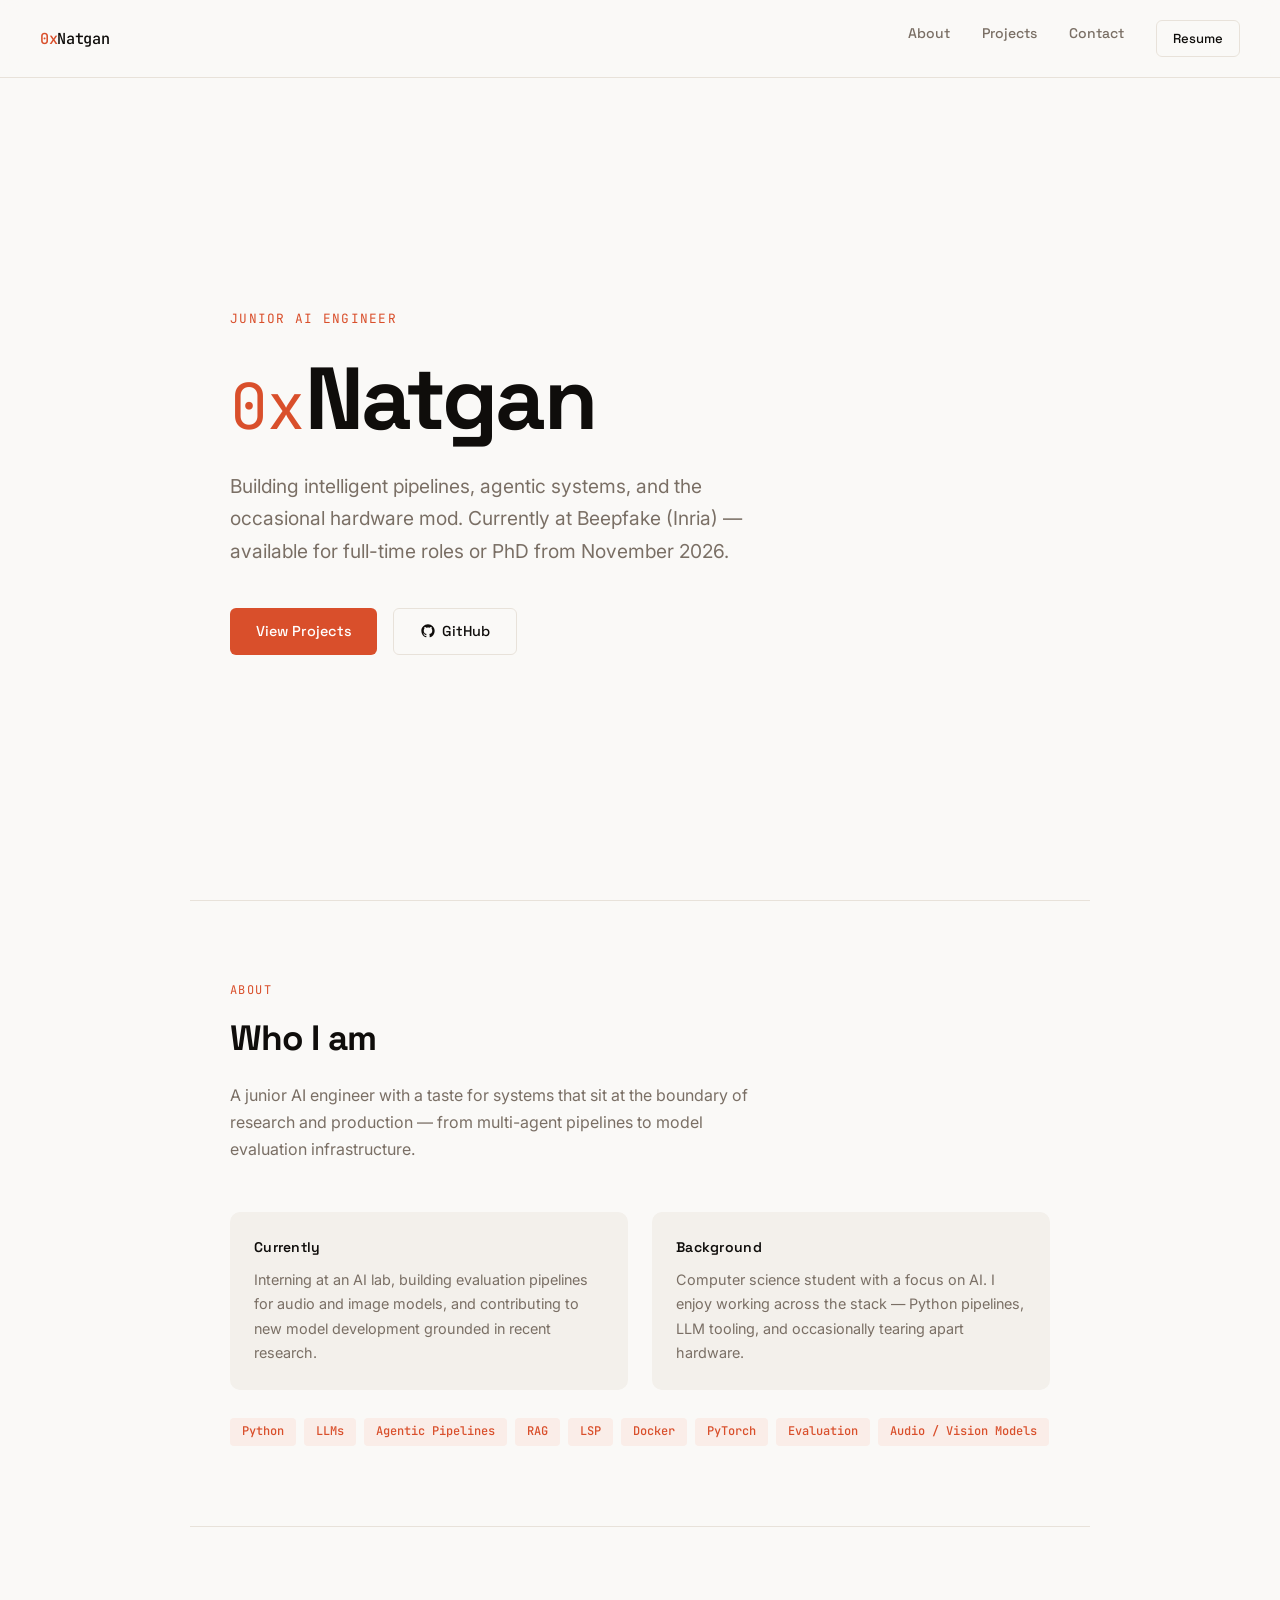
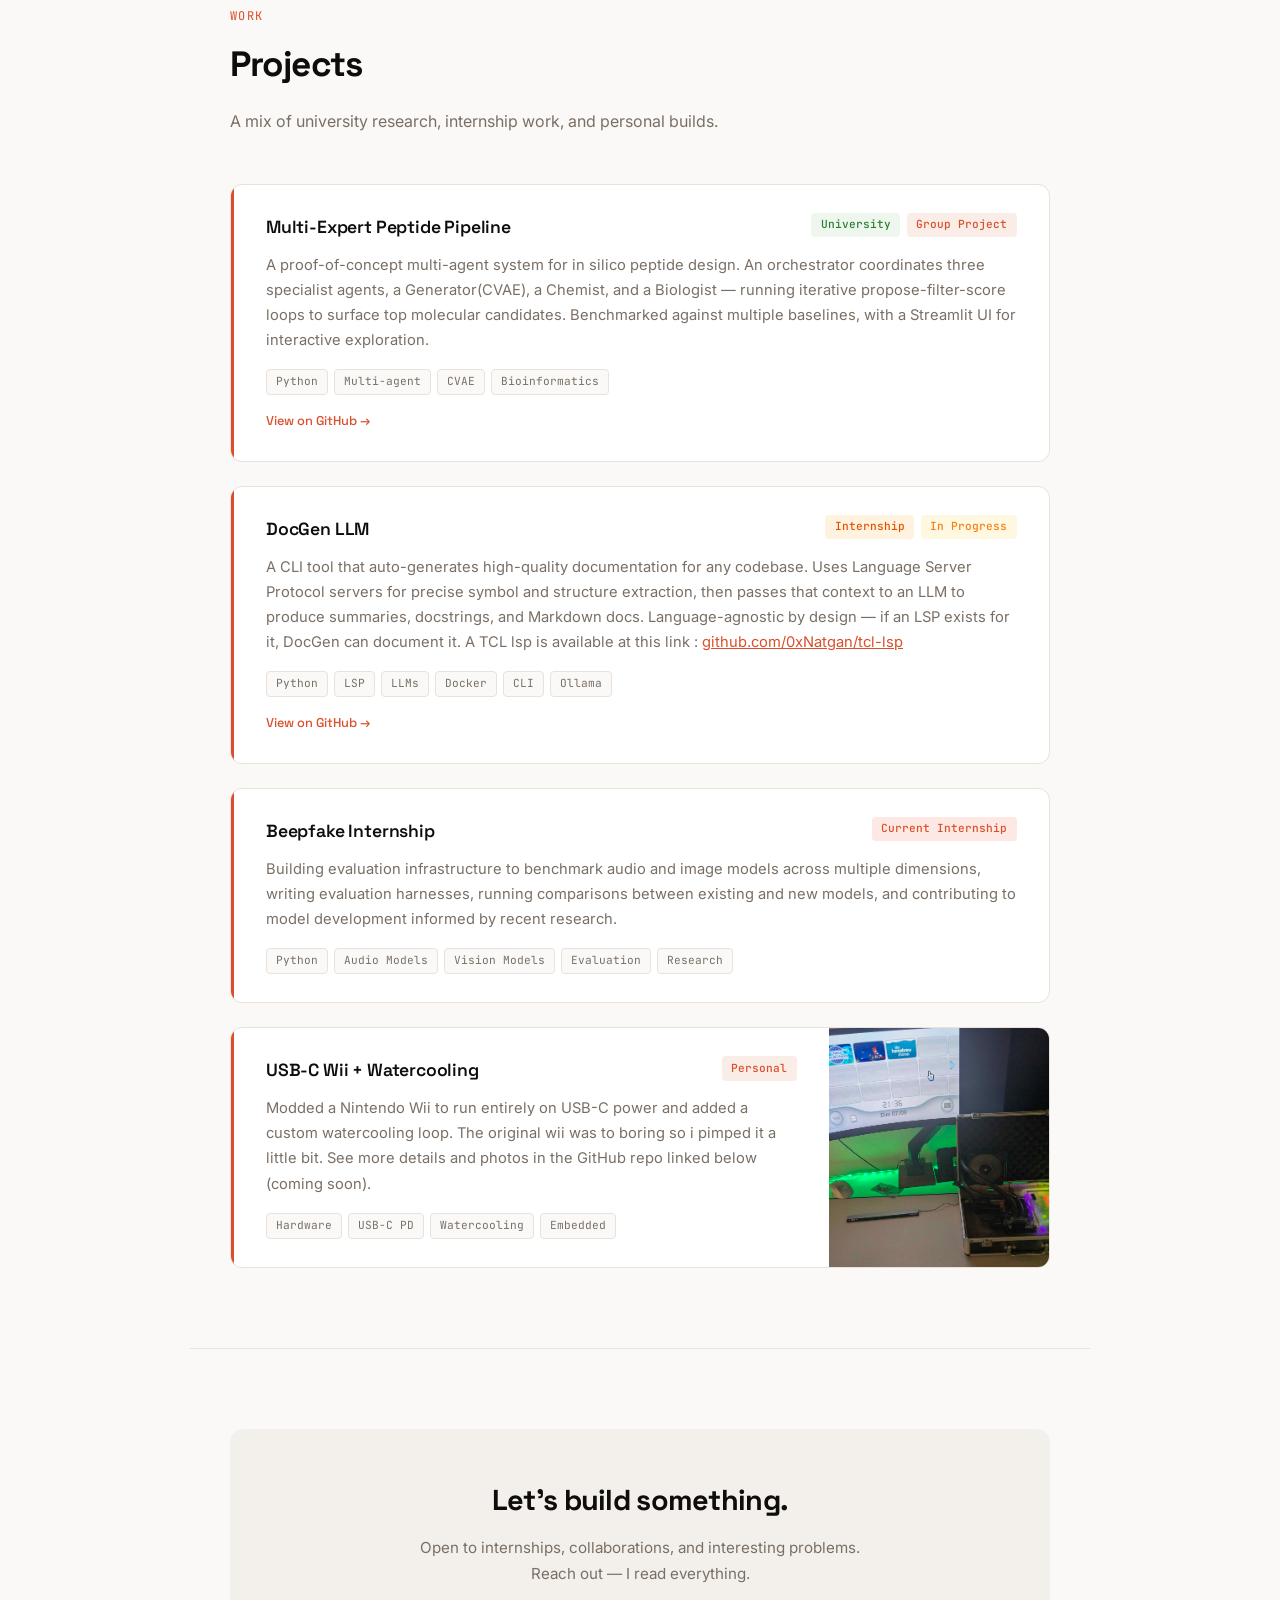
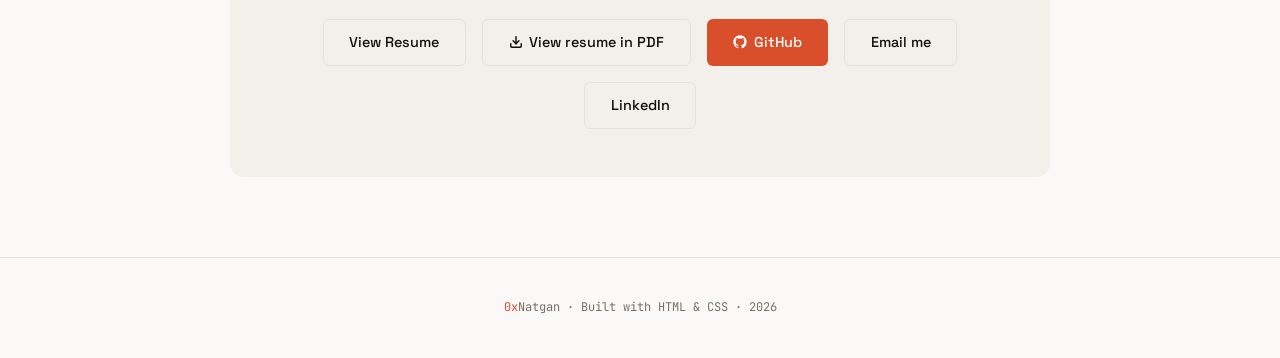
==== index.html @ 053b1e08 "Update description" ====
<!DOCTYPE html>
<html lang="en">

<head>
  <meta charset="UTF-8" />
  <meta name="viewport" content="width=device-width, initial-scale=1.0" />
  <title>0xNatgan — AI Engineer</title>
  <link rel="preconnect" href="https://fonts.googleapis.com" />
  <link rel="preconnect" href="https://fonts.gstatic.com" crossorigin />
  <link
    href="https://fonts.googleapis.com/css2?family=Space+Grotesk:wght@300;400;500;600;700&family=Inter:wght@400;500&family=JetBrains+Mono:wght@400;500&display=swap"
    rel="stylesheet" />
  <style>
    *,
    *::before,
    *::after {
      box-sizing: border-box;
      margin: 0;
      padding: 0;
    }

    :root {
      --bg: #FAF9F7;
      --surface: #F3F0EB;
      --text: #0F0D0B;
      --muted: #7A6F65;
      --accent: #D94F2B;
      /* vermilion */
      --accent-2: #E8845C;
      /* coral — used for gradients & hover */
      --accent-light: #FAEDE8;
      --border: #E8E2DA;
      --mono: 'JetBrains Mono', monospace;
      --sans: 'Space Grotesk', sans-serif;
      --body: 'Inter', sans-serif;
    }

    html {
      scroll-behavior: smooth;
    }

    body {
      background: var(--bg);
      color: var(--text);
      font-family: var(--body);
      line-height: 1.6;
      -webkit-font-smoothing: antialiased;
    }

    /* ─── NAV ─────────────────────────────────────────── */
    nav {
      position: fixed;
      top: 0;
      left: 0;
      right: 0;
      z-index: 100;
      display: flex;
      justify-content: space-between;
      align-items: center;
      padding: 1.25rem 2.5rem;
      background: rgba(250, 249, 247, 0.9);
      backdrop-filter: blur(12px);
      border-bottom: 1px solid var(--border);
    }

    .nav-logo {
      font-family: var(--mono);
      font-size: 0.95rem;
      font-weight: 500;
      color: var(--text);
      text-decoration: none;
      letter-spacing: -0.02em;
    }

    .nav-logo .prefix {
      color: var(--accent);
    }

    nav ul {
      list-style: none;
      display: flex;
      gap: 2rem;
    }

    nav ul a {
      font-family: var(--sans);
      font-size: 0.875rem;
      font-weight: 500;
      color: var(--muted);
      text-decoration: none;
      transition: color 0.2s;
    }

    nav ul a:hover {
      color: var(--accent);
    }

    /* ─── HERO ────────────────────────────────────────── */
    .hero {
      min-height: 100vh;
      display: flex;
      flex-direction: column;
      justify-content: center;
      padding: 8rem 2.5rem 4rem;
      max-width: 900px;
      margin: 0 auto;
    }

    .hero-eyebrow {
      font-family: var(--mono);
      font-size: 0.8rem;
      color: var(--accent);
      letter-spacing: 0.1em;
      text-transform: uppercase;
      margin-bottom: 1.5rem;
      opacity: 0;
      animation: fadeUp 0.6s ease forwards 0.1s;
    }

    .hero-name {
      font-family: var(--sans);
      font-size: clamp(3rem, 8vw, 5.5rem);
      font-weight: 700;
      line-height: 1.05;
      letter-spacing: -0.03em;
      margin-bottom: 1.5rem;
      opacity: 0;
      animation: fadeUp 0.6s ease forwards 0.2s;
    }

    .hero-name .prefix {
      font-family: var(--mono);
      font-weight: 400;
      color: var(--accent);
      font-size: 0.72em;
      vertical-align: baseline;
      letter-spacing: -0.01em;
    }

    .hero-tagline {
      font-size: 1.2rem;
      color: var(--muted);
      max-width: 540px;
      line-height: 1.7;
      margin-bottom: 2.5rem;
      opacity: 0;
      animation: fadeUp 0.6s ease forwards 0.35s;
    }

    .hero-ctas {
      display: flex;
      gap: 1rem;
      flex-wrap: wrap;
      opacity: 0;
      animation: fadeUp 0.6s ease forwards 0.45s;
    }

    .btn {
      font-family: var(--sans);
      font-size: 0.9rem;
      font-weight: 500;
      padding: 0.7rem 1.6rem;
      border-radius: 6px;
      text-decoration: none;
      transition: all 0.2s;
      display: inline-flex;
      align-items: center;
      gap: 0.4rem;
    }

    .btn-primary {
      background: var(--accent);
      color: #fff;
    }

    .btn-primary:hover {
      background: var(--accent-2);
      transform: translateY(-1px);
    }

    .btn-ghost {
      border: 1.5px solid var(--border);
      color: var(--text);
      background: transparent;
    }

    .btn-ghost:hover {
      border-color: var(--accent);
      color: var(--accent);
      transform: translateY(-1px);
    }

    /* ─── SECTIONS ────────────────────────────────────── */
    section {
      max-width: 900px;
      margin: 0 auto;
      padding: 5rem 2.5rem;
    }

    .section-label {
      font-family: var(--mono);
      font-size: 0.75rem;
      color: var(--accent);
      letter-spacing: 0.12em;
      text-transform: uppercase;
      margin-bottom: 0.6rem;
    }

    .section-title {
      font-family: var(--sans);
      font-size: clamp(1.6rem, 3vw, 2.2rem);
      font-weight: 700;
      letter-spacing: -0.025em;
      margin-bottom: 1rem;
    }

    .section-lead {
      color: var(--muted);
      font-size: 1rem;
      max-width: 520px;
      margin-bottom: 3rem;
      line-height: 1.7;
    }

    hr.divider {
      border: none;
      border-top: 1px solid var(--border);
      max-width: 900px;
      margin: 0 auto;
    }

    /* ─── ABOUT ───────────────────────────────────────── */
    .about-grid {
      display: grid;
      grid-template-columns: 1fr 1fr;
      gap: 1.5rem;
      margin-top: 2rem;
    }

    .about-block {
      background: var(--surface);
      border-radius: 10px;
      padding: 1.5rem;
    }

    .about-block h3 {
      font-family: var(--sans);
      font-size: 0.875rem;
      font-weight: 600;
      letter-spacing: 0.02em;
      margin-bottom: 0.6rem;
    }

    .about-block p {
      font-size: 0.9rem;
      color: var(--muted);
      line-height: 1.7;
    }

    .skills-list {
      display: flex;
      flex-wrap: wrap;
      gap: 0.5rem;
      margin-top: 1.75rem;
    }

    .skill-tag {
      font-family: var(--mono);
      font-size: 0.75rem;
      background: var(--accent-light);
      color: var(--accent);
      padding: 0.3rem 0.75rem;
      border-radius: 4px;
      font-weight: 500;
    }

    /* ─── PROJECT CARDS ───────────────────────────────── */
    .projects-list {
      display: flex;
      flex-direction: column;
      gap: 1.5rem;
    }

    /* Wrapper handles both linked and non-linked cards */
    .project-card,
    .project-card-nolink {
      background: #fff;
      border: 1px solid var(--border);
      border-radius: 12px;
      overflow: hidden;
      transition: box-shadow 0.2s, transform 0.2s;
    }

    .project-card {
      text-decoration: none;
      color: inherit;
      display: block;
    }

    .project-card:hover {
      box-shadow: 0 6px 28px rgba(217, 79, 43, 0.10);
      transform: translateY(-2px);
    }

    /* Inner layout: text left, image right */
    .card-inner {
      display: grid;
      grid-template-columns: 1fr auto;
      gap: 0;
    }

    .card-inner.no-image {
      grid-template-columns: 1fr;
    }

    .card-body {
      padding: 1.75rem 2rem;
      border-left: 3px solid var(--accent);
      min-width: 0;
    }

    /* Image panel */
    .card-image {
      width: 220px;
      flex-shrink: 0;
      overflow: hidden;
      position: relative;
      background: var(--surface);
    }

    .card-image img {
      width: 100%;
      height: 100%;
      object-fit: cover;
      display: block;
      transition: transform 0.4s ease;
    }

    .project-card:hover .card-image img {
      transform: scale(1.04);
    }

    /* Placeholder shown when no image src is set */
    .card-image-placeholder {
      width: 100%;
      height: 100%;
      display: flex;
      flex-direction: column;
      align-items: center;
      justify-content: center;
      gap: 0.5rem;
      color: var(--border);
      font-family: var(--mono);
      font-size: 0.7rem;
      padding: 1rem;
      text-align: center;
    }

    .card-image-placeholder svg {
      opacity: 0.35;
    }

    .project-header {
      display: flex;
      justify-content: space-between;
      align-items: flex-start;
      gap: 1rem;
      margin-bottom: 0.75rem;
      flex-wrap: wrap;
    }

    .project-name {
      font-family: var(--sans);
      font-size: 1.1rem;
      font-weight: 600;
      letter-spacing: -0.01em;
    }

    .project-badges {
      display: flex;
      gap: 0.4rem;
      flex-wrap: wrap;
    }

    .badge {
      font-family: var(--mono);
      font-size: 0.7rem;
      padding: 0.2rem 0.6rem;
      border-radius: 4px;
      font-weight: 500;
      white-space: nowrap;
    }

    .badge-uni {
      background: #EEF7EE;
      color: #2E7D32;
    }

    .badge-internship {
      background: #FFF3E0;
      color: #E65100;
    }

    .badge-current {
      background: #FDE8E3;
      color: var(--accent);
    }

    .badge-personal {
      background: var(--accent-light);
      color: var(--accent);
    }

    .badge-wip {
      background: #FFF8E1;
      color: #F57F17;
    }

    .project-desc {
      font-size: 0.92rem;
      color: var(--muted);
      line-height: 1.7;
      margin-bottom: 1rem;
    }

    .project-tech {
      display: flex;
      flex-wrap: wrap;
      gap: 0.4rem;
    }

    .tech-chip {
      font-family: var(--mono);
      font-size: 0.7rem;
      color: var(--muted);
      background: var(--bg);
      border: 1px solid var(--border);
      padding: 0.2rem 0.55rem;
      border-radius: 4px;
    }

    .project-link {
      display: inline-flex;
      align-items: center;
      gap: 0.3rem;
      font-size: 0.8rem;
      font-family: var(--sans);
      font-weight: 500;
      color: var(--accent);
      margin-top: 1rem;
      text-decoration: none;
    }

    .project-link:hover {
      text-decoration: underline;
    }

    /* ─── CONTACT ─────────────────────────────────────── */
    .contact-box {
      background: var(--surface);
      border-radius: 14px;
      padding: 3rem;
      text-align: center;
    }

    .contact-box h2 {
      font-family: var(--sans);
      font-size: 1.8rem;
      font-weight: 700;
      letter-spacing: -0.025em;
      margin-bottom: 0.75rem;
    }

    .contact-box p {
      color: var(--muted);
      margin-bottom: 2rem;
      font-size: 0.95rem;
      line-height: 1.7;
    }

    .contact-links {
      display: flex;
      justify-content: center;
      gap: 1rem;
      flex-wrap: wrap;
    }

    /* ─── FOOTER ──────────────────────────────────────── */
    footer {
      text-align: center;
      padding: 2.5rem;
      font-family: var(--mono);
      font-size: 0.75rem;
      color: var(--muted);
      border-top: 1px solid var(--border);
    }

    /* ─── REVEAL ──────────────────────────────────────── */
    .reveal {
      opacity: 0;
      transform: translateY(18px);
      transition: opacity 0.55s ease, transform 0.55s ease;
    }

    .reveal.visible {
      opacity: 1;
      transform: none;
    }

    @keyframes fadeUp {
      from {
        opacity: 0;
        transform: translateY(16px);
      }

      to {
        opacity: 1;
        transform: translateY(0);
      }
    }

    /* ─── RESPONSIVE ──────────────────────────────────── */
    @media (max-width: 680px) {
      nav {
        padding: 1rem 1.25rem;
      }

      nav ul {
        gap: 1.25rem;
      }

      .hero,
      section {
        padding-left: 1.25rem;
        padding-right: 1.25rem;
      }

      .about-grid {
        grid-template-columns: 1fr;
      }

      .contact-box {
        padding: 2rem 1.25rem;
      }

      .card-inner {
        grid-template-columns: 1fr !important;
      }

      .card-image {
        width: 100%;
        height: 180px;
        order: -1;
        /* image on top on mobile */
        border-radius: 0;
      }
    }

    @media (prefers-reduced-motion: reduce) {

      .hero-eyebrow,
      .hero-name,
      .hero-tagline,
      .hero-ctas {
        animation: none;
        opacity: 1;
      }

      .reveal {
        transition: none;
      }

      .card-image img {
        transition: none;
      }
    }
  </style>
</head>

<body>

  <!-- NAV -->
  <nav>
    <a href="#" class="nav-logo"><span class="prefix">0x</span>Natgan</a>
    <ul>
      <li><a href="#about">About</a></li>
      <li><a href="#projects">Projects</a></li>
      <li><a href="#contact">Contact</a></li>
      <li><a href="resume.html" class="btn btn-ghost" style="padding:0.45rem 1rem;font-size:0.82rem;">Resume</a></li>
    </ul>
  </nav>

  <!-- HERO -->
  <div class="hero">
    <p class="hero-eyebrow">Junior AI Engineer</p>
    <h1 class="hero-name"><span class="prefix">0x</span>Natgan</h1>
    <p class="hero-tagline">
      Building intelligent pipelines, agentic systems, and the occasional
      hardware mod. Currently at Beepfake (Inria) — available for full-time roles or PhD from November 2026.
    </p>
    <div class="hero-ctas">
      <a href="#projects" class="btn btn-primary">View Projects</a>
      <a href="https://github.com/0xNatgan" target="_blank" class="btn btn-ghost">
        <svg width="16" height="16" fill="currentColor" viewBox="0 0 24 24">
          <path
            d="M12 2C6.477 2 2 6.477 2 12c0 4.42 2.865 8.17 6.839 9.49.5.092.682-.217.682-.482 0-.237-.008-.866-.013-1.7-2.782.604-3.369-1.34-3.369-1.34-.454-1.156-1.11-1.463-1.11-1.463-.908-.62.069-.608.069-.608 1.003.07 1.531 1.03 1.531 1.03.892 1.529 2.341 1.087 2.91.832.092-.647.35-1.088.636-1.338-2.22-.253-4.555-1.11-4.555-4.943 0-1.091.39-1.984 1.029-2.683-.103-.253-.446-1.27.098-2.647 0 0 .84-.269 2.75 1.025A9.578 9.578 0 0 1 12 6.836c.85.004 1.705.114 2.504.336 1.909-1.294 2.747-1.025 2.747-1.025.546 1.377.202 2.394.1 2.647.64.699 1.028 1.592 1.028 2.683 0 3.842-2.339 4.687-4.566 4.935.359.309.678.919.678 1.852 0 1.336-.012 2.415-.012 2.743 0 .267.18.578.688.48C19.138 20.167 22 16.418 22 12c0-5.523-4.477-10-10-10z" />
        </svg>
        GitHub
      </a>
    </div>
  </div>

  <hr class="divider" />

  <!-- ABOUT -->
  <section id="about">
    <p class="section-label reveal">About</p>
    <h2 class="section-title reveal">Who I am</h2>
    <p class="section-lead reveal">
      A junior AI engineer with a taste for systems that sit at the boundary of
      research and production — from multi-agent pipelines to model evaluation infrastructure.
    </p>

    <div class="about-grid">
      <div class="about-block reveal">
        <h3>Currently</h3>
        <p>Interning at an AI lab, building evaluation pipelines for audio and image models, and contributing to new
          model development grounded in recent research.</p>
      </div>
      <div class="about-block reveal">
        <h3>Background</h3>
        <p>Computer science student with a focus on AI. I enjoy working across the stack — Python pipelines, LLM
          tooling, and occasionally tearing apart hardware.</p>
      </div>
    </div>

    <div class="skills-list reveal">
      <span class="skill-tag">Python</span>
      <span class="skill-tag">LLMs</span>
      <span class="skill-tag">Agentic Pipelines</span>
      <span class="skill-tag">RAG</span>
      <span class="skill-tag">LSP</span>
      <span class="skill-tag">Docker</span>
      <span class="skill-tag">PyTorch</span>
      <span class="skill-tag">Evaluation</span>
      <span class="skill-tag">Audio / Vision Models</span>
    </div>
  </section>

  <hr class="divider" />

  <!-- PROJECTS -->
  <section id="projects">
    <p class="section-label reveal">Work</p>
    <h2 class="section-title reveal">Projects</h2>
    <p class="section-lead reveal">A mix of university research, internship work, and personal builds.</p>

    <div class="projects-list">

      <!-- ① Multi-Expert Peptide Pipeline — no image yet -->
      <div class="reveal">
        <a href="https://github.com/Roirtur/multi-expert-peptide-pipeline" target="_blank" class="project-card">
          <div class="card-inner no-image">
            <div class="card-body">
              <div class="project-header">
                <span class="project-name">Multi-Expert Peptide Pipeline</span>
                <div class="project-badges">
                  <span class="badge badge-uni">University</span>
                  <span class="badge badge-personal">Group Project</span>
                </div>
              </div>
              <p class="project-desc">
                A proof-of-concept multi-agent system for in silico peptide design.
                An orchestrator coordinates three specialist agents, a Generator(CVAE), a Chemist,
                and a Biologist — running iterative propose-filter-score loops to surface top
                molecular candidates. Benchmarked against multiple baselines, with a Streamlit UI
                for interactive exploration.
              </p>
              <div class="project-tech">
                <span class="tech-chip">Python</span>
                <span class="tech-chip">Multi-agent</span>
                <span class="tech-chip">CVAE</span>
                <span class="tech-chip">Bioinformatics</span>
              </div>
              <span class="project-link">View on GitHub →</span>
            </div>
          </div>
        </a>
      </div>

      <!-- ② DocGen LLM — no image yet -->
      <div class="reveal">
        <div class="project-card">
          <div class="card-inner no-image">
            <div class="card-body">
              <div class="project-header">
                <span class="project-name">DocGen LLM</span>
                <div class="project-badges">
                  <span class="badge badge-internship">Internship</span>
                  <span class="badge badge-wip">In Progress</span>
                </div>
              </div>
              <p class="project-desc">
                A CLI tool that auto-generates high-quality documentation for any codebase.
                Uses Language Server Protocol servers for precise symbol and structure extraction,
                then passes that context to an LLM to produce summaries, docstrings, and Markdown docs.
                Language-agnostic by design — if an LSP exists for it, DocGen can document it.
                A TCL lsp is available at this link : <a href="https://github.com/0xNatgan/tcl-lsp" target="_blank"
                  style="color: var(--accent); text-decoration: underline;">github.com/0xNatgan/tcl-lsp</a>
              </p>
              <div class="project-tech">
                <span class="tech-chip">Python</span>
                <span class="tech-chip">LSP</span>
                <span class="tech-chip">LLMs</span>
                <span class="tech-chip">Docker</span>
                <span class="tech-chip">CLI</span>
                <span class="tech-chip">Ollama</span>
              </div>
              <a href="https://github.com/0xNatgan/DocGen_LLM" target="_blank" class="project-link">View on GitHub →</a>
            </div>
          </div>
        </div>
      </div>

      <!-- ③ Beepfake Internship — no image, no link -->
      <div class="reveal">
        <div class="project-card-nolink">
          <div class="card-inner no-image">
            <div class="card-body">
              <div class="project-header">
                <span class="project-name">Beepfake Internship</span>
                <div class="project-badges">
                  <span class="badge badge-current">Current Internship</span>
                </div>
              </div>
              <p class="project-desc">
                Building evaluation infrastructure to benchmark audio and image models across
                multiple dimensions, writing evaluation harnesses, running comparisons between
                existing and new models, and contributing to model development informed by recent
                research.
              </p>
              <div class="project-tech">
                <span class="tech-chip">Python</span>
                <span class="tech-chip">Audio Models</span>
                <span class="tech-chip">Vision Models</span>
                <span class="tech-chip">Evaluation</span>
                <span class="tech-chip">Research</span>
              </div>
            </div>
          </div>
        </div>
      </div>

      <!-- ④ Wii mod — HAS an image slot ready -->
      <div class="reveal">
        <div class="project-card-nolink">
          <!--
            To add your photo: replace the <div class="card-image-placeholder">
            block with:
              <img src="path/to/your-wii-photo.jpg" alt="USB-C Wii watercooling mod" />
            inside the .card-image div below.
          -->
          <div class="card-inner">
            <div class="card-body">
              <div class="project-header">
                <span class="project-name">USB-C Wii + Watercooling</span>
                <div class="project-badges">
                  <span class="badge badge-personal">Personal</span>
                </div>
              </div>
              <p class="project-desc">
                Modded a Nintendo Wii to run entirely on USB-C power and added a custom
                watercooling loop. The original wii was to boring so i pimped it a little bit.
                See more details and photos in the GitHub repo linked below (coming soon).
              </p>
              <div class="project-tech">
                <span class="tech-chip">Hardware</span>
                <span class="tech-chip">USB-C PD</span>
                <span class="tech-chip">Watercooling</span>
                <span class="tech-chip">Embedded</span>
              </div>
            </div>
            <div class="card-image">
              <!-- Replace this placeholder with your actual <img> tag -->
              <img src="ressources/moded_wii.jpg" alt="USB-C Wii watercooling mod" />
            </div>
          </div>
        </div>
      </div>

    </div>
  </section>

  <hr class="divider" />

  <!-- CONTACT -->
  <section id="contact">
    <div class="contact-box reveal">
      <h2>Let's build something.</h2>
      <p>Open to internships, collaborations, and interesting problems.<br />Reach out — I read everything.</p>
      <div class="contact-links">
        <a href="resume.html" class="btn btn-ghost">View Resume</a>
        <a href="cv_en_Nathan_FITGER.pdf" download class="btn btn-ghost">
          <svg width="14" height="14" viewBox="0 0 24 24" fill="none" stroke="currentColor" stroke-width="2.5"
            stroke-linecap="round" stroke-linejoin="round">
            <path d="M21 15v4a2 2 0 0 1-2 2H5a2 2 0 0 1-2-2v-4" />
            <polyline points="7 10 12 15 17 10" />
            <line x1="12" y1="15" x2="12" y2="3" />
          </svg>
          View resume in PDF
        </a>
        <a href="https://github.com/0xNatgan" target="_blank" class="btn btn-primary">
          <svg width="16" height="16" fill="currentColor" viewBox="0 0 24 24">
            <path
              d="M12 2C6.477 2 2 6.477 2 12c0 4.42 2.865 8.17 6.839 9.49.5.092.682-.217.682-.482 0-.237-.008-.866-.013-1.7-2.782.604-3.369-1.34-3.369-1.34-.454-1.156-1.11-1.463-1.11-1.463-.908-.62.069-.608.069-.608 1.003.07 1.531 1.03 1.531 1.03.892 1.529 2.341 1.087 2.91.832.092-.647.35-1.088.636-1.338-2.22-.253-4.555-1.11-4.555-4.943 0-1.091.39-1.984 1.029-2.683-.103-.253-.446-1.27.098-2.647 0 0 .84-.269 2.75 1.025A9.578 9.578 0 0 1 12 6.836c.85.004 1.705.114 2.504.336 1.909-1.294 2.747-1.025 2.747-1.025.546 1.377.202 2.394.1 2.647.64.699 1.028 1.592 1.028 2.683 0 3.842-2.339 4.687-4.566 4.935.359.309.678.919.678 1.852 0 1.336-.012 2.415-.012 2.743 0 .267.18.578.688.48C19.138 20.167 22 16.418 22 12c0-5.523-4.477-10-10-10z" />
          </svg>
          GitHub
        </a>
        <a href="mailto:your@email.com" class="btn btn-ghost">Email me</a>
        <a href="https://www.linkedin.com/in/0xnatgan" target="_blank" class="btn btn-ghost">LinkedIn</a>
      </div>
    </div>
  </section>

  <footer>
    <span><span style="color:var(--accent)">0x</span>Natgan</span> · Built with HTML &amp; CSS · 2026
  </footer>

  <script>
    const observer = new IntersectionObserver((entries) => {
      entries.forEach(e => {
        if (e.isIntersecting) {
          e.target.classList.add('visible');
          observer.unobserve(e.target);
        }
      });
    }, { threshold: 0.08, rootMargin: '0px 0px -40px 0px' });

    document.querySelectorAll('.reveal').forEach(el => observer.observe(el));
  </script>
</body>

</html>
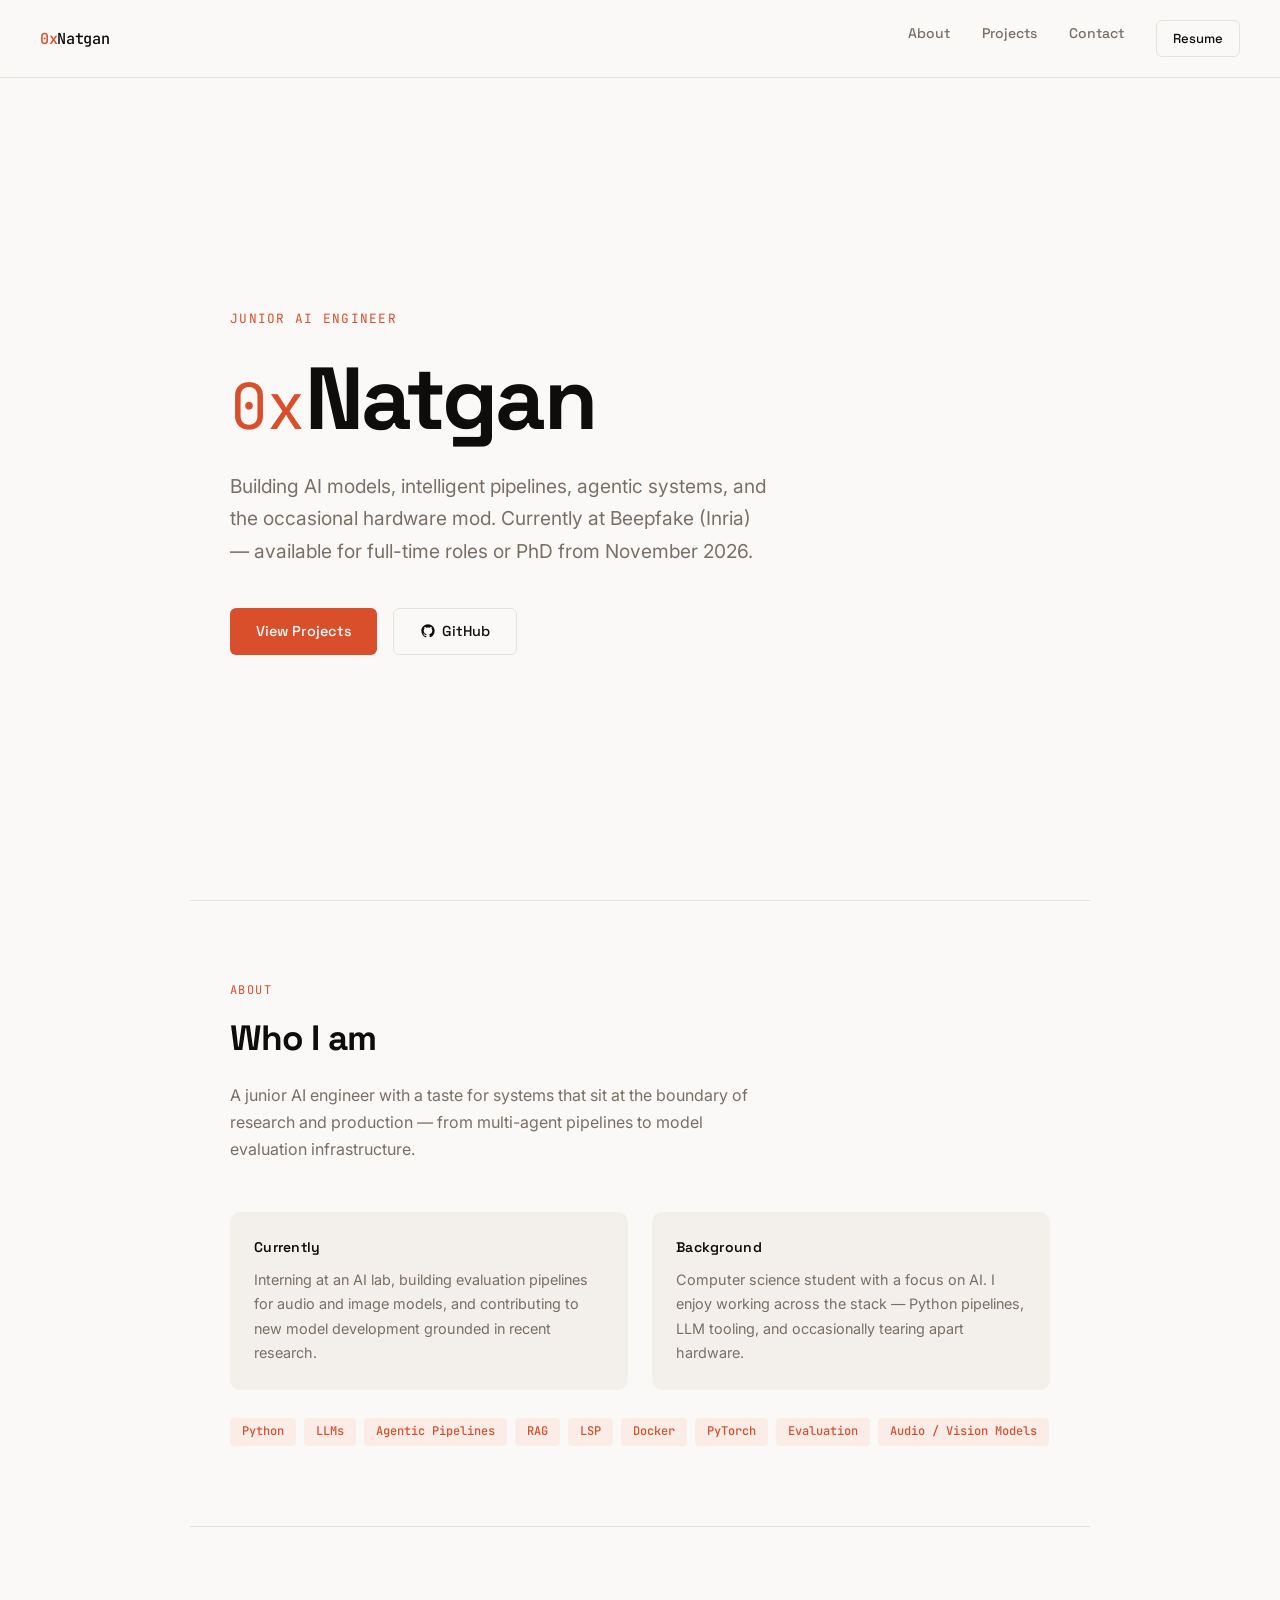
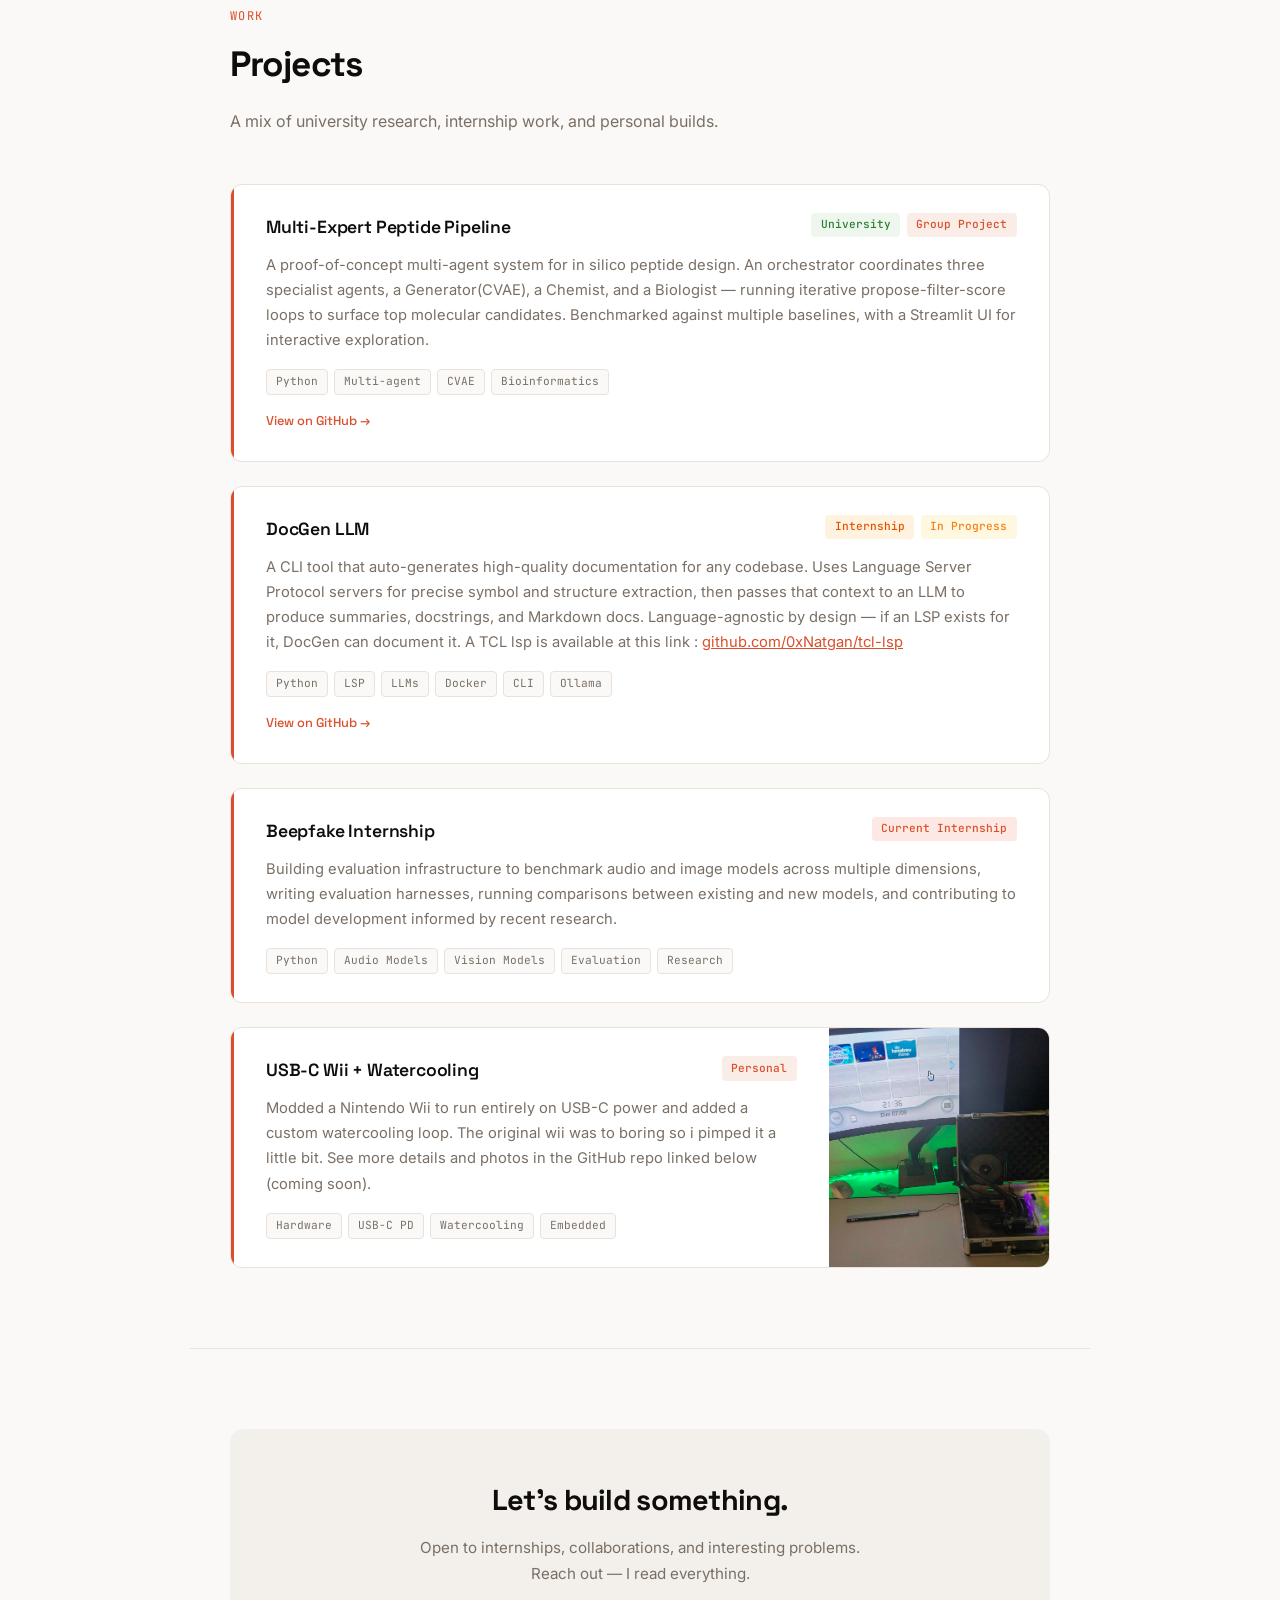
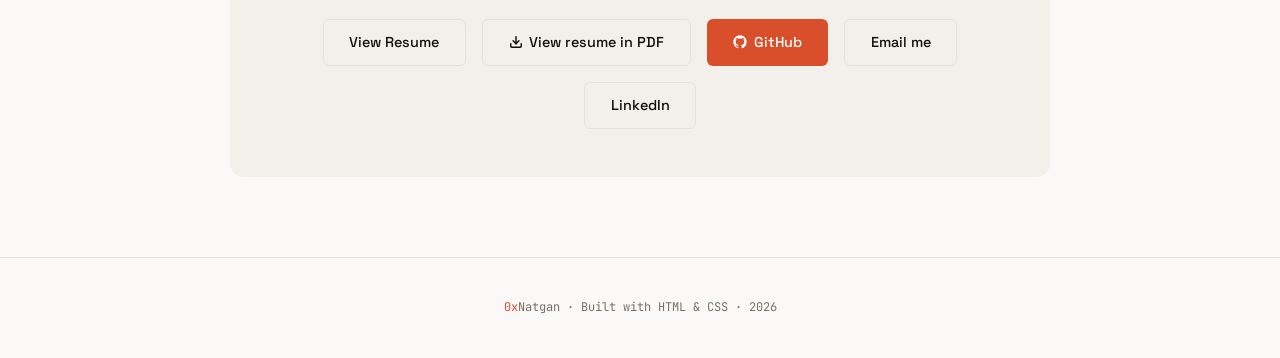
==== commit 559e3f3c: "Update image view" ====
--- a/index.html
+++ b/index.html
@@ -334,6 +334,7 @@
       object-fit: cover;
       display: block;
       transition: transform 0.4s ease;
+      cursor: zoom-in;
     }
 
     .project-card:hover .card-image img {
@@ -519,6 +520,45 @@
       }
     }
 
+    /* ─── IMAGE MODAL ─────────────────────────────────── */
+    .image-modal {
+      position: fixed;
+      top: 0;
+      left: 0;
+      right: 0;
+      bottom: 0;
+      background: rgba(0, 0, 0, 0.85);
+      backdrop-filter: blur(4px);
+      display: flex;
+      align-items: center;
+      justify-content: center;
+      z-index: 9999;
+      opacity: 0;
+      pointer-events: none;
+      transition: opacity 0.3s ease;
+      padding: 2rem;
+    }
+
+    .image-modal.show {
+      opacity: 1;
+      pointer-events: auto;
+      cursor: zoom-out;
+    }
+
+    .image-modal img {
+      max-width: 100%;
+      max-height: 100%;
+      border-radius: 8px;
+      box-shadow: 0 4px 24px rgba(0, 0, 0, 0.4);
+      object-fit: contain;
+      transform: scale(0.95);
+      transition: transform 0.3s ease;
+    }
+
+    .image-modal.show img {
+      transform: scale(1);
+    }
+
     /* ─── RESPONSIVE ──────────────────────────────────── */
     @media (max-width: 680px) {
       nav {
@@ -595,7 +635,7 @@
     <p class="hero-eyebrow">Junior AI Engineer</p>
     <h1 class="hero-name"><span class="prefix">0x</span>Natgan</h1>
     <p class="hero-tagline">
-      Building intelligent pipelines, agentic systems, and the occasional
+      Building AI models, intelligent pipelines, agentic systems, and the occasional
       hardware mod. Currently at Beepfake (Inria) — available for full-time roles or PhD from November 2026.
     </p>
     <div class="hero-ctas">
@@ -826,6 +866,11 @@
     <span><span style="color:var(--accent)">0x</span>Natgan</span> · Built with HTML &amp; CSS · 2026
   </footer>
 
+  <!-- IMAGE MODAL -->
+  <div id="image-modal" class="image-modal" onclick="this.classList.remove('show')">
+    <img id="image-modal-img" src="" alt="Expanded view">
+  </div>
+
   <script>
     const observer = new IntersectionObserver((entries) => {
       entries.forEach(e => {
@@ -837,6 +882,18 @@
     }, { threshold: 0.08, rootMargin: '0px 0px -40px 0px' });
 
     document.querySelectorAll('.reveal').forEach(el => observer.observe(el));
+
+    // Image Modal Logic
+    document.querySelectorAll('.card-image img').forEach(img => {
+      img.addEventListener('click', (e) => {
+        e.preventDefault();
+        e.stopPropagation();
+        const modal = document.getElementById('image-modal');
+        const modalImg = document.getElementById('image-modal-img');
+        modalImg.src = img.src;
+        modal.classList.add('show');
+      });
+    });
   </script>
 </body>
 
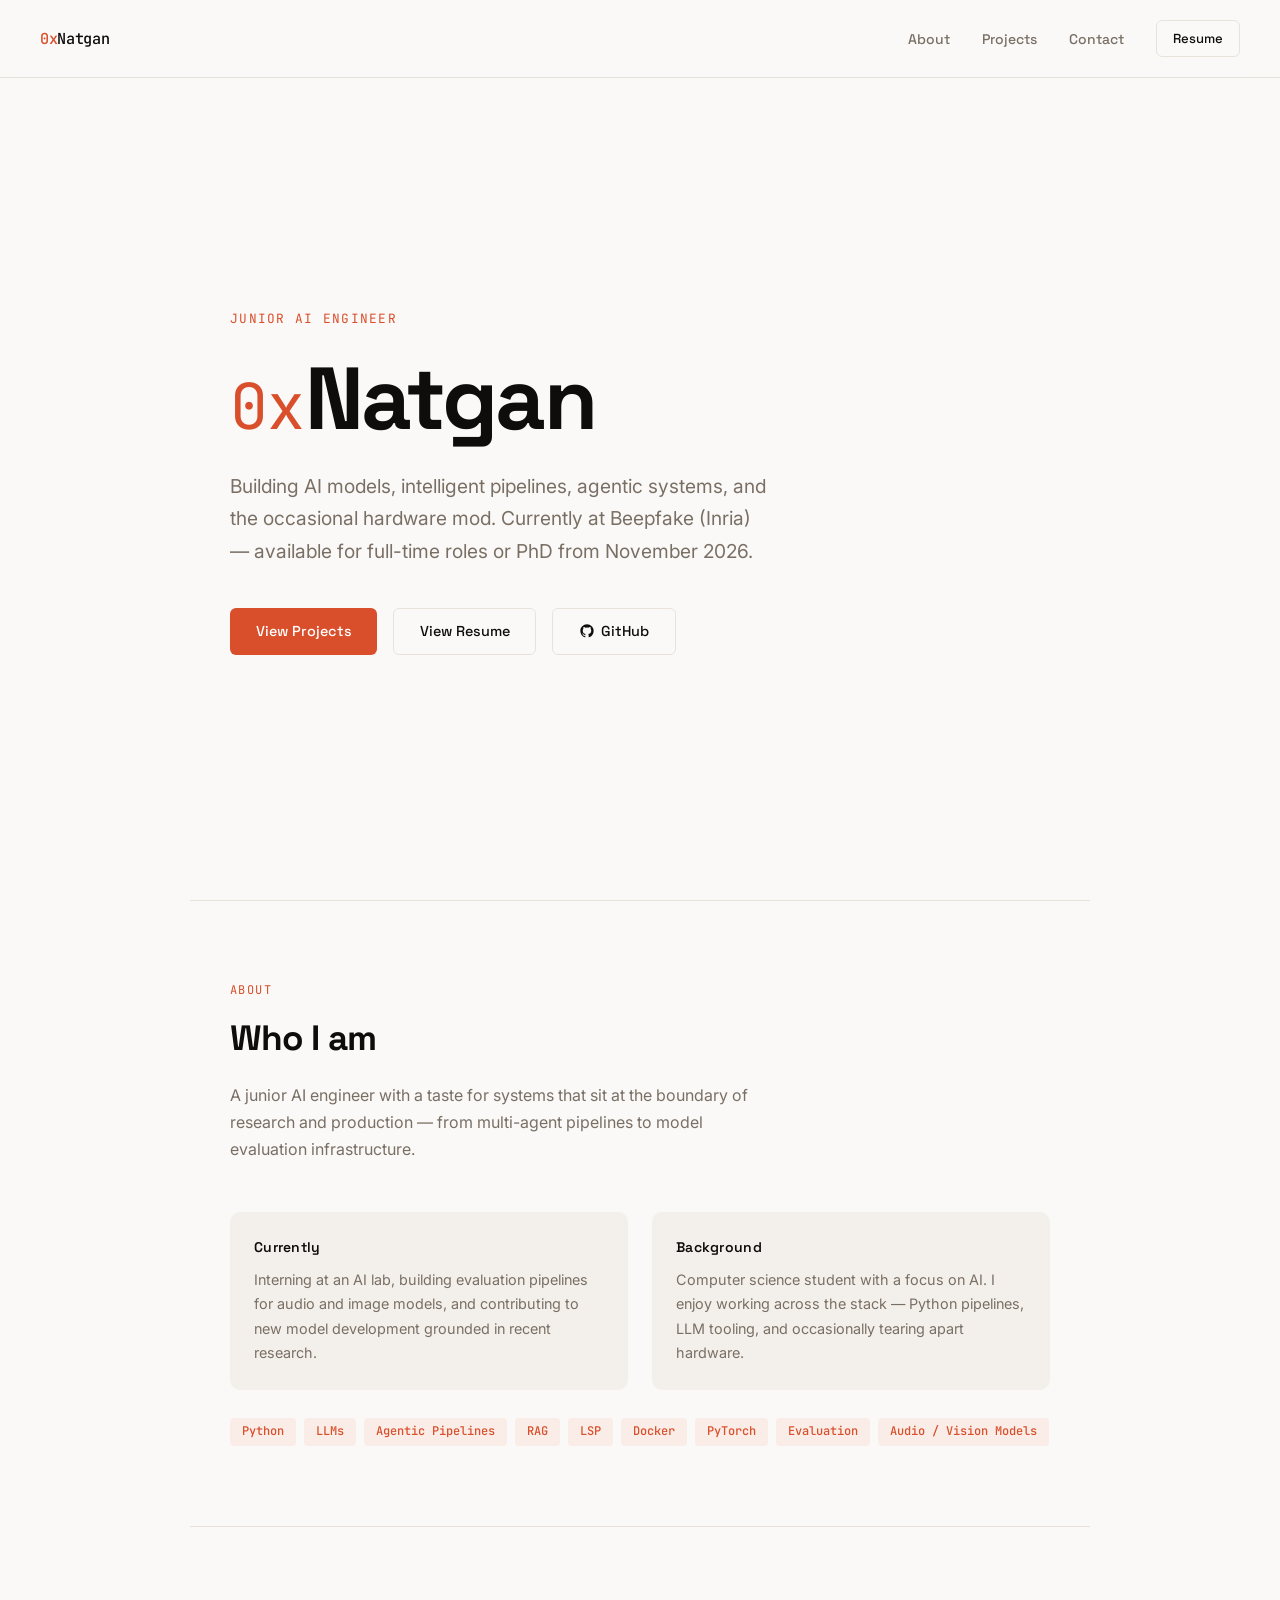
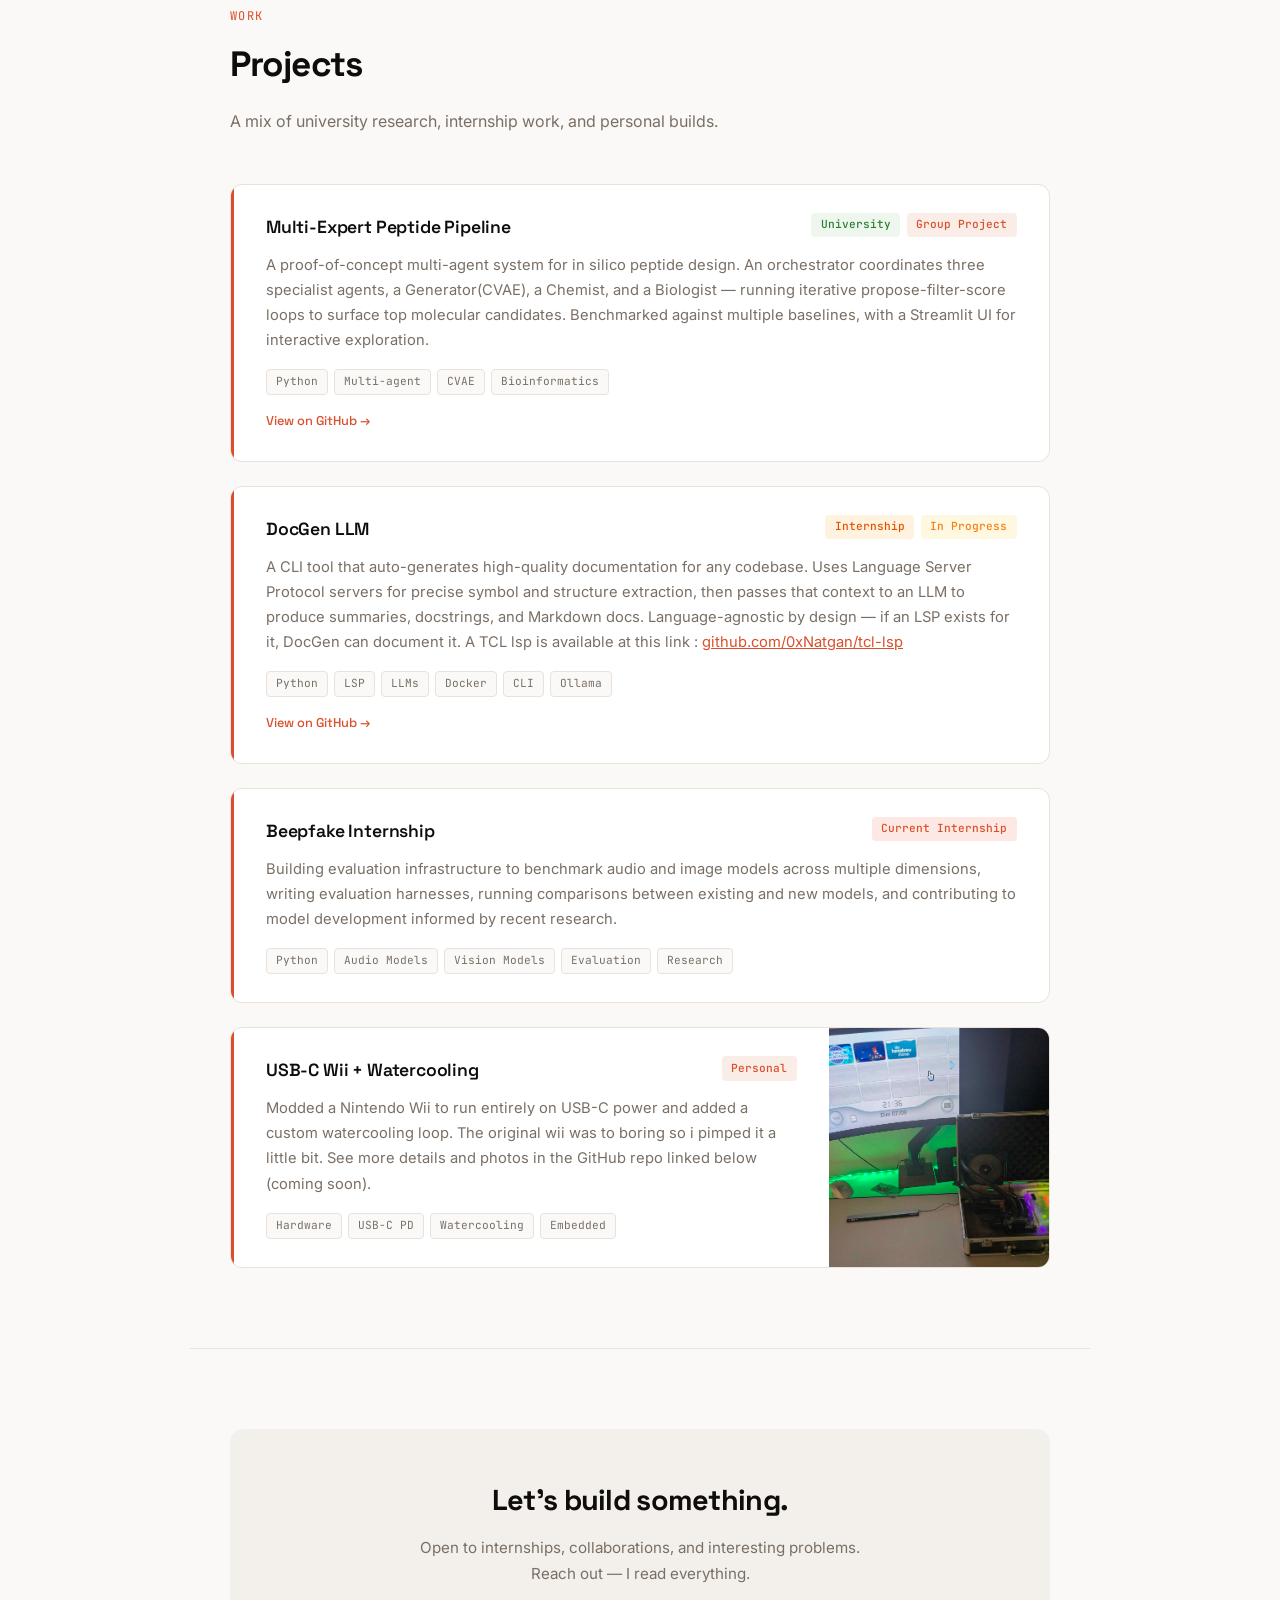
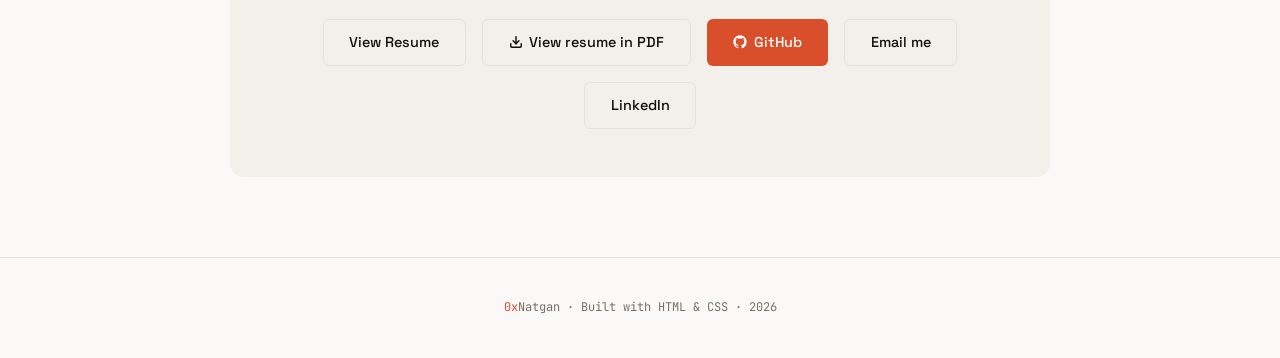
==== commit 8836fa02: "Update front" ====
--- a/index.html
+++ b/index.html
@@ -80,6 +80,7 @@
       list-style: none;
       display: flex;
       gap: 2rem;
+      align-items: center;
     }
 
     nav ul a {
@@ -640,6 +641,7 @@
     </p>
     <div class="hero-ctas">
       <a href="#projects" class="btn btn-primary">View Projects</a>
+      <a href="resume.html" class="btn btn-ghost">View Resume</a>
       <a href="https://github.com/0xNatgan" target="_blank" class="btn btn-ghost">
         <svg width="16" height="16" fill="currentColor" viewBox="0 0 24 24">
           <path
@@ -730,7 +732,7 @@
 
       <!-- ② DocGen LLM — no image yet -->
       <div class="reveal">
-        <div class="project-card">
+        <a href="https://github.com/0xNatgan/DocGen_LLM" target="_blank" class="project-card">
           <div class="card-inner no-image">
             <div class="card-body">
               <div class="project-header">
@@ -745,8 +747,8 @@
                 Uses Language Server Protocol servers for precise symbol and structure extraction,
                 then passes that context to an LLM to produce summaries, docstrings, and Markdown docs.
                 Language-agnostic by design — if an LSP exists for it, DocGen can document it.
-                A TCL lsp is available at this link : <a href="https://github.com/0xNatgan/tcl-lsp" target="_blank"
-                  style="color: var(--accent); text-decoration: underline;">github.com/0xNatgan/tcl-lsp</a>
+                A TCL lsp is available at this link : <span onclick="event.preventDefault(); window.open('https://github.com/0xNatgan/tcl-lsp', '_blank')"
+                  style="color: var(--accent); text-decoration: underline; cursor: pointer;">github.com/0xNatgan/tcl-lsp</span>
               </p>
               <div class="project-tech">
                 <span class="tech-chip">Python</span>
@@ -756,10 +758,10 @@
                 <span class="tech-chip">CLI</span>
                 <span class="tech-chip">Ollama</span>
               </div>
-              <a href="https://github.com/0xNatgan/DocGen_LLM" target="_blank" class="project-link">View on GitHub →</a>
+              <span class="project-link">View on GitHub →</span>
             </div>
           </div>
-        </div>
+        </a>
       </div>
 
       <!-- ③ Beepfake Internship — no image, no link -->
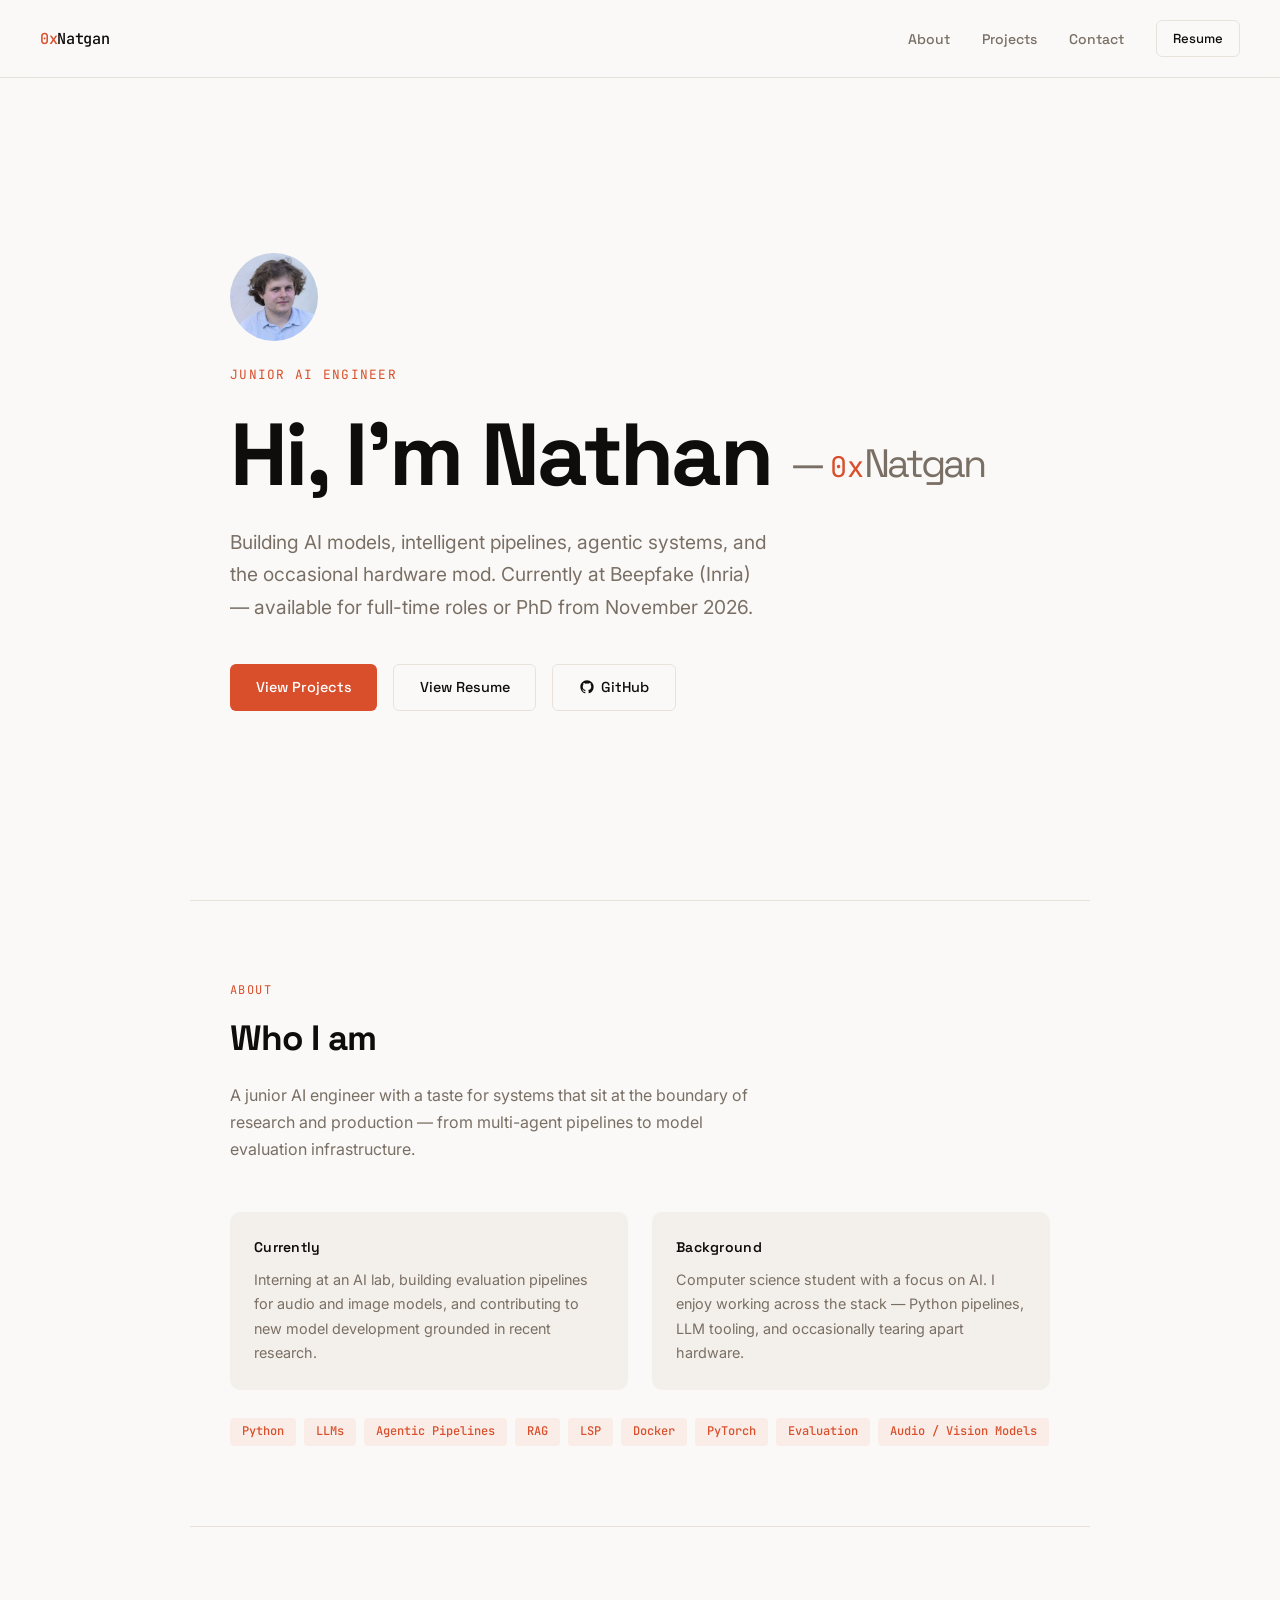
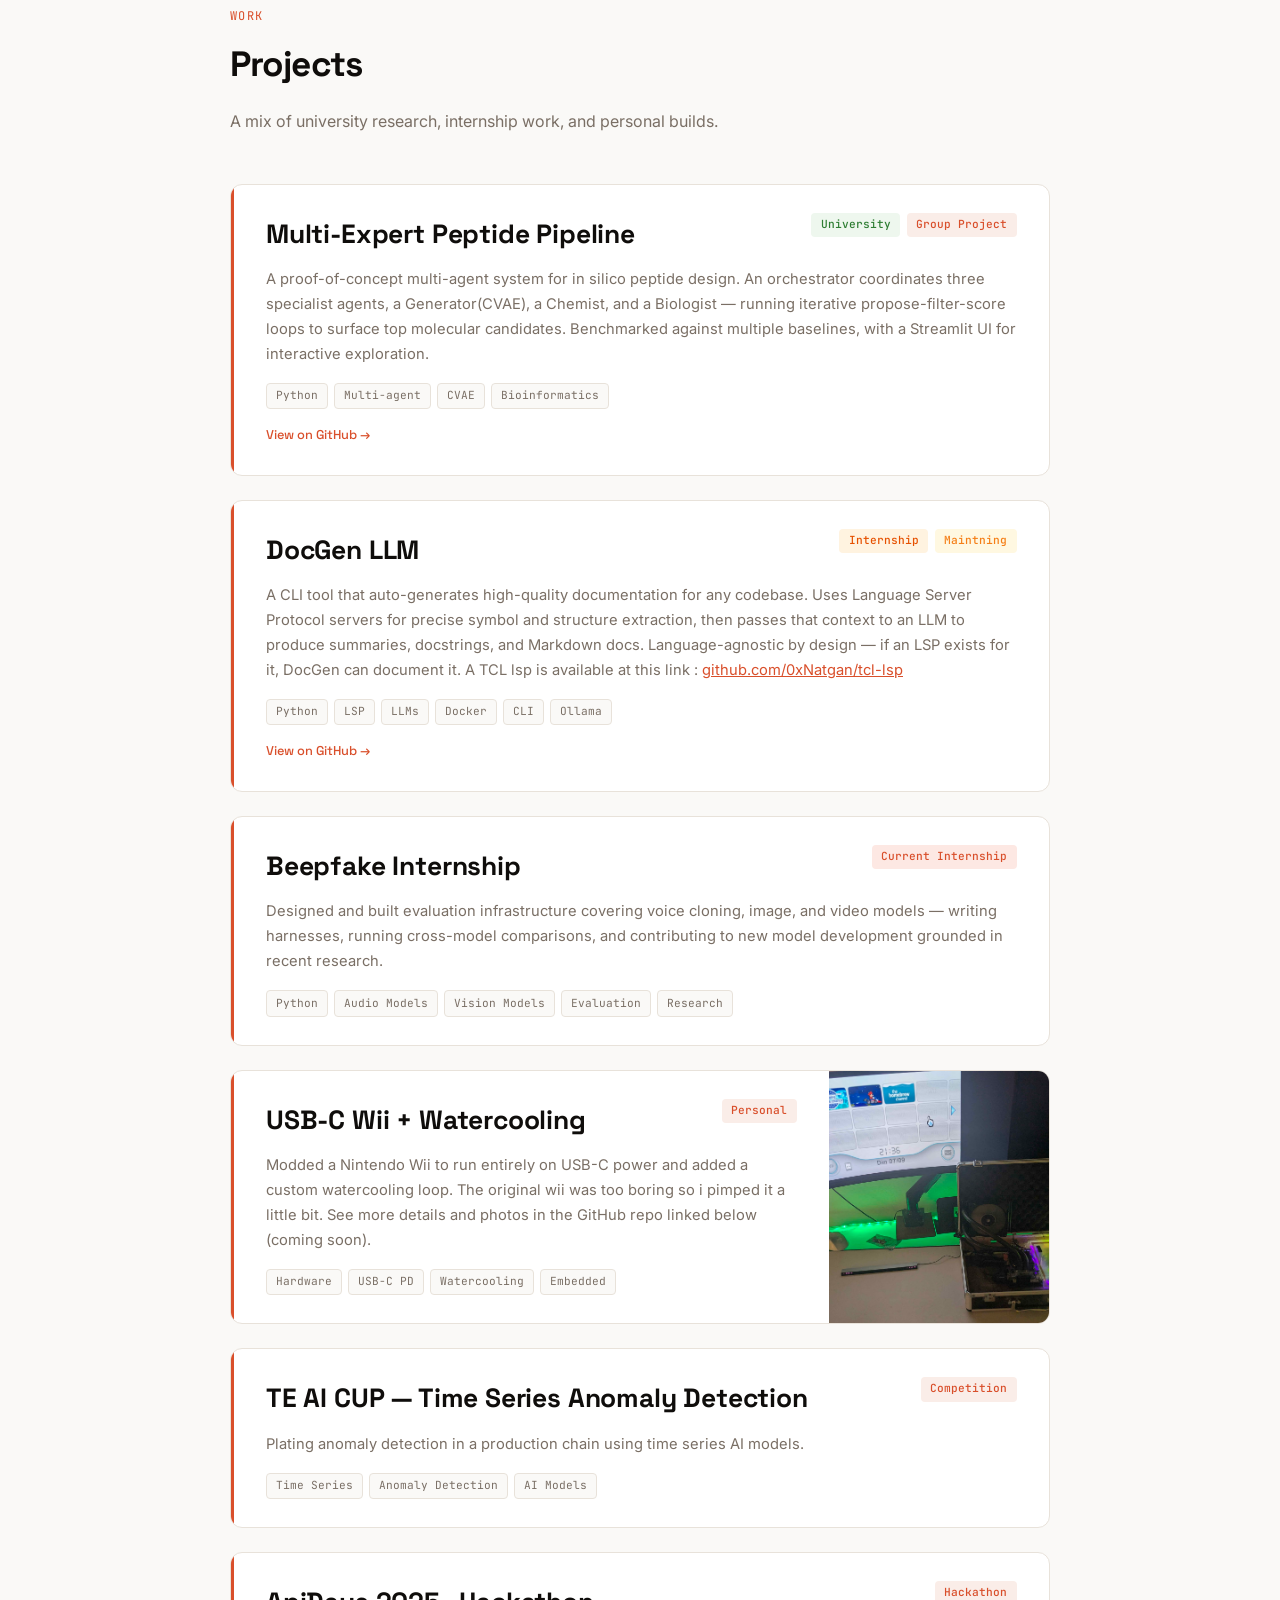
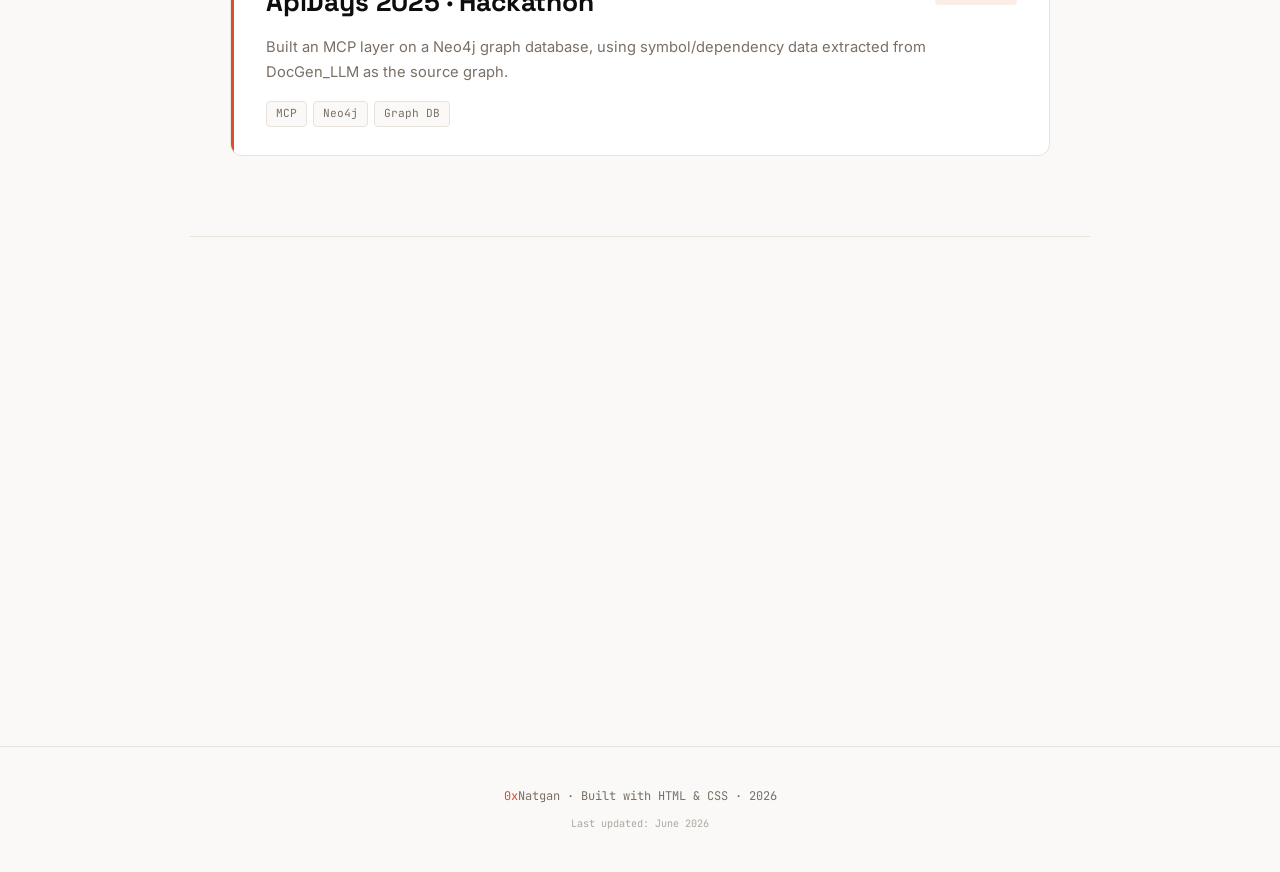
==== commit 7ccb7923: "Updates new projetcs etc..." ====
--- a/index.html
+++ b/index.html
@@ -439,6 +439,14 @@
       border: 1px solid var(--border);
       padding: 0.2rem 0.55rem;
       border-radius: 4px;
+      transition: all 0.2s ease;
+      cursor: pointer;
+    }
+
+    .tech-chip:hover, .skill-tag:hover {
+      color: var(--accent);
+      border-color: var(--accent);
+      background: #FDE8E3;
     }
 
     .project-link {
@@ -633,8 +641,9 @@
 
   <!-- HERO -->
   <div class="hero">
+    <img src="ressources/photo_cv.jpg" alt="Nathan Fitger" style="width: 88px; height: 88px; border-radius: 50%; object-fit: cover; margin-bottom: 1.5rem; opacity: 0; animation: fadeUp 0.6s ease forwards;">
     <p class="hero-eyebrow">Junior AI Engineer</p>
-    <h1 class="hero-name"><span class="prefix">0x</span>Natgan</h1>
+    <h1 class="hero-name">Hi, I'm Nathan <span style="font-size: 0.45em; color: var(--muted); font-weight: 400; vertical-align: middle; white-space: nowrap;">— <span class="prefix">0x</span>Natgan</span></h1>
     <p class="hero-tagline">
       Building AI models, intelligent pipelines, agentic systems, and the occasional
       hardware mod. Currently at Beepfake (Inria) — available for full-time roles or PhD from November 2026.
@@ -705,7 +714,9 @@
           <div class="card-inner no-image">
             <div class="card-body">
               <div class="project-header">
-                <span class="project-name">Multi-Expert Peptide Pipeline</span>
+                <span class="project-name">
+                  <h2>Multi-Expert Peptide Pipeline</h2>
+                </span>
                 <div class="project-badges">
                   <span class="badge badge-uni">University</span>
                   <span class="badge badge-personal">Group Project</span>
@@ -736,10 +747,12 @@
           <div class="card-inner no-image">
             <div class="card-body">
               <div class="project-header">
-                <span class="project-name">DocGen LLM</span>
+                <span class="project-name">
+                  <h2>DocGen LLM</h2>
+                </span>
                 <div class="project-badges">
                   <span class="badge badge-internship">Internship</span>
-                  <span class="badge badge-wip">In Progress</span>
+                  <span class="badge badge-wip">Maintning</span>
                 </div>
               </div>
               <p class="project-desc">
@@ -747,7 +760,8 @@
                 Uses Language Server Protocol servers for precise symbol and structure extraction,
                 then passes that context to an LLM to produce summaries, docstrings, and Markdown docs.
                 Language-agnostic by design — if an LSP exists for it, DocGen can document it.
-                A TCL lsp is available at this link : <span onclick="event.preventDefault(); window.open('https://github.com/0xNatgan/tcl-lsp', '_blank')"
+                A TCL lsp is available at this link : <span
+                  onclick="event.preventDefault(); window.open('https://github.com/0xNatgan/tcl-lsp', '_blank')"
                   style="color: var(--accent); text-decoration: underline; cursor: pointer;">github.com/0xNatgan/tcl-lsp</span>
               </p>
               <div class="project-tech">
@@ -770,16 +784,15 @@
           <div class="card-inner no-image">
             <div class="card-body">
               <div class="project-header">
-                <span class="project-name">Beepfake Internship</span>
+                <span class="project-name">
+                  <h2>Beepfake Internship</h2>
+                </span>
                 <div class="project-badges">
                   <span class="badge badge-current">Current Internship</span>
                 </div>
               </div>
               <p class="project-desc">
-                Building evaluation infrastructure to benchmark audio and image models across
-                multiple dimensions, writing evaluation harnesses, running comparisons between
-                existing and new models, and contributing to model development informed by recent
-                research.
+                Designed and built evaluation infrastructure covering voice cloning, image, and video models — writing harnesses, running cross-model comparisons, and contributing to new model development grounded in recent research.
               </p>
               <div class="project-tech">
                 <span class="tech-chip">Python</span>
@@ -805,14 +818,16 @@
           <div class="card-inner">
             <div class="card-body">
               <div class="project-header">
-                <span class="project-name">USB-C Wii + Watercooling</span>
+                <span class="project-name">
+                  <h2>USB-C Wii + Watercooling</h2>
+                </span>
                 <div class="project-badges">
                   <span class="badge badge-personal">Personal</span>
                 </div>
               </div>
               <p class="project-desc">
                 Modded a Nintendo Wii to run entirely on USB-C power and added a custom
-                watercooling loop. The original wii was to boring so i pimped it a little bit.
+                watercooling loop. The original wii was too boring so i pimped it a little bit.
                 See more details and photos in the GitHub repo linked below (coming soon).
               </p>
               <div class="project-tech">
@@ -825,6 +840,58 @@
             <div class="card-image">
               <!-- Replace this placeholder with your actual <img> tag -->
               <img src="ressources/moded_wii.jpg" alt="USB-C Wii watercooling mod" />
+            </div>
+          </div>
+        </div>
+      </div>
+
+      <!-- ⑤ TE AI CUP -->
+      <div class="reveal">
+        <div class="project-card-nolink">
+          <div class="card-inner no-image">
+            <div class="card-body">
+              <div class="project-header">
+                <span class="project-name">
+                  <h2>TE AI CUP — Time Series Anomaly Detection</h2>
+                </span>
+                <div class="project-badges">
+                  <span class="badge badge-personal">Competition</span>
+                </div>
+              </div>
+              <p class="project-desc">
+                Plating anomaly detection in a production chain using time series AI models.
+              </p>
+              <div class="project-tech">
+                <span class="tech-chip">Time Series</span>
+                <span class="tech-chip">Anomaly Detection</span>
+                <span class="tech-chip">AI Models</span>
+              </div>
+            </div>
+          </div>
+        </div>
+      </div>
+
+      <!-- ⑥ ApiDays Hackathon -->
+      <div class="reveal">
+        <div class="project-card-nolink">
+          <div class="card-inner no-image">
+            <div class="card-body">
+              <div class="project-header">
+                <span class="project-name">
+                  <h2>ApiDays 2025 · Hackathon</h2>
+                </span>
+                <div class="project-badges">
+                  <span class="badge badge-personal">Hackathon</span>
+                </div>
+              </div>
+              <p class="project-desc">
+                Built an MCP layer on a Neo4j graph database, using symbol/dependency data extracted from DocGen_LLM as the source graph.
+              </p>
+              <div class="project-tech">
+                <span class="tech-chip">MCP</span>
+                <span class="tech-chip">Neo4j</span>
+                <span class="tech-chip">Graph DB</span>
+              </div>
             </div>
           </div>
         </div>
@@ -858,14 +925,15 @@
           </svg>
           GitHub
         </a>
-        <a href="mailto:your@email.com" class="btn btn-ghost">Email me</a>
-        <a href="https://www.linkedin.com/in/0xnatgan" target="_blank" class="btn btn-ghost">LinkedIn</a>
+        <a href="mailto:nath.fitger@gmail.com" class="btn btn-ghost">Email me</a>
+        <a href="https://www.linkedin.com/in/nfitger" target="_blank" class="btn btn-ghost">LinkedIn</a>
       </div>
     </div>
   </section>
 
   <footer>
     <span><span style="color:var(--accent)">0x</span>Natgan</span> · Built with HTML &amp; CSS · 2026
+    <div style="margin-top: 0.6rem; font-size: 0.85em; opacity: 0.6;">Last updated: June 2026</div>
   </footer>
 
   <!-- IMAGE MODAL -->
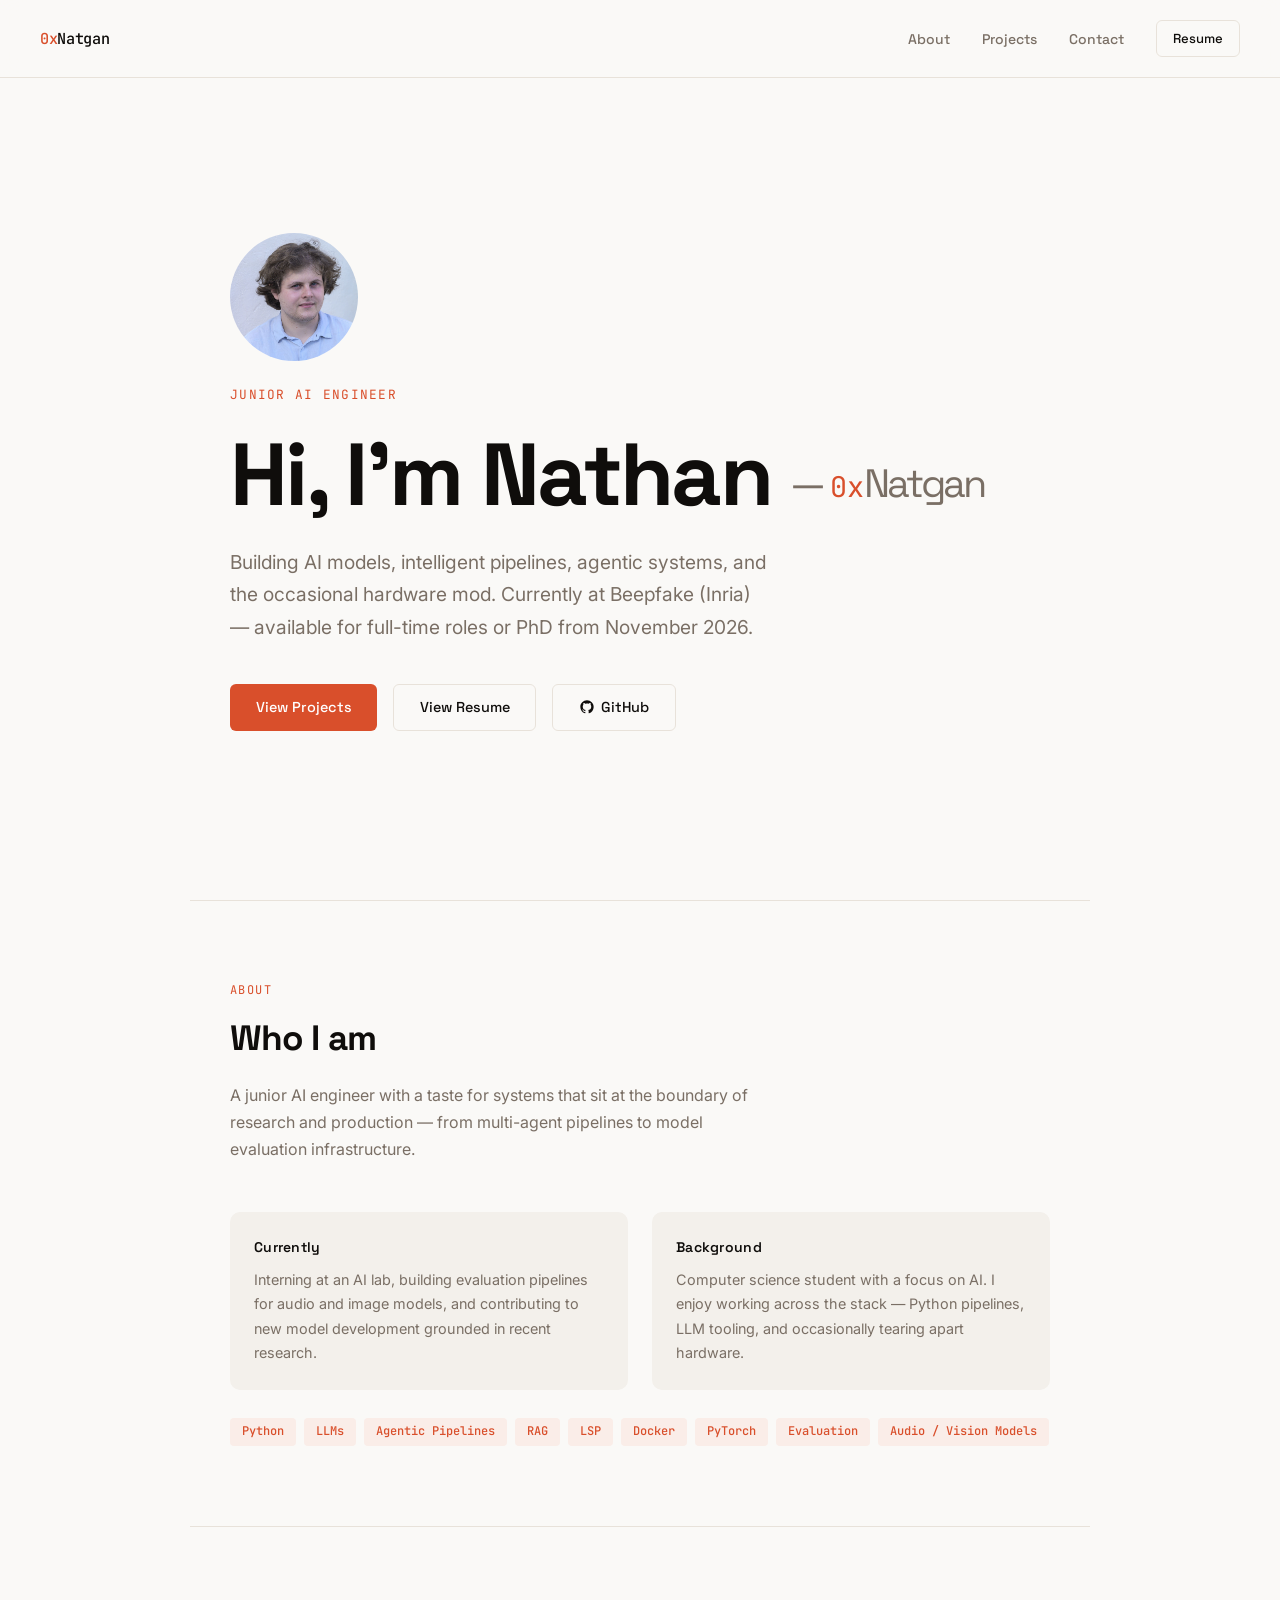
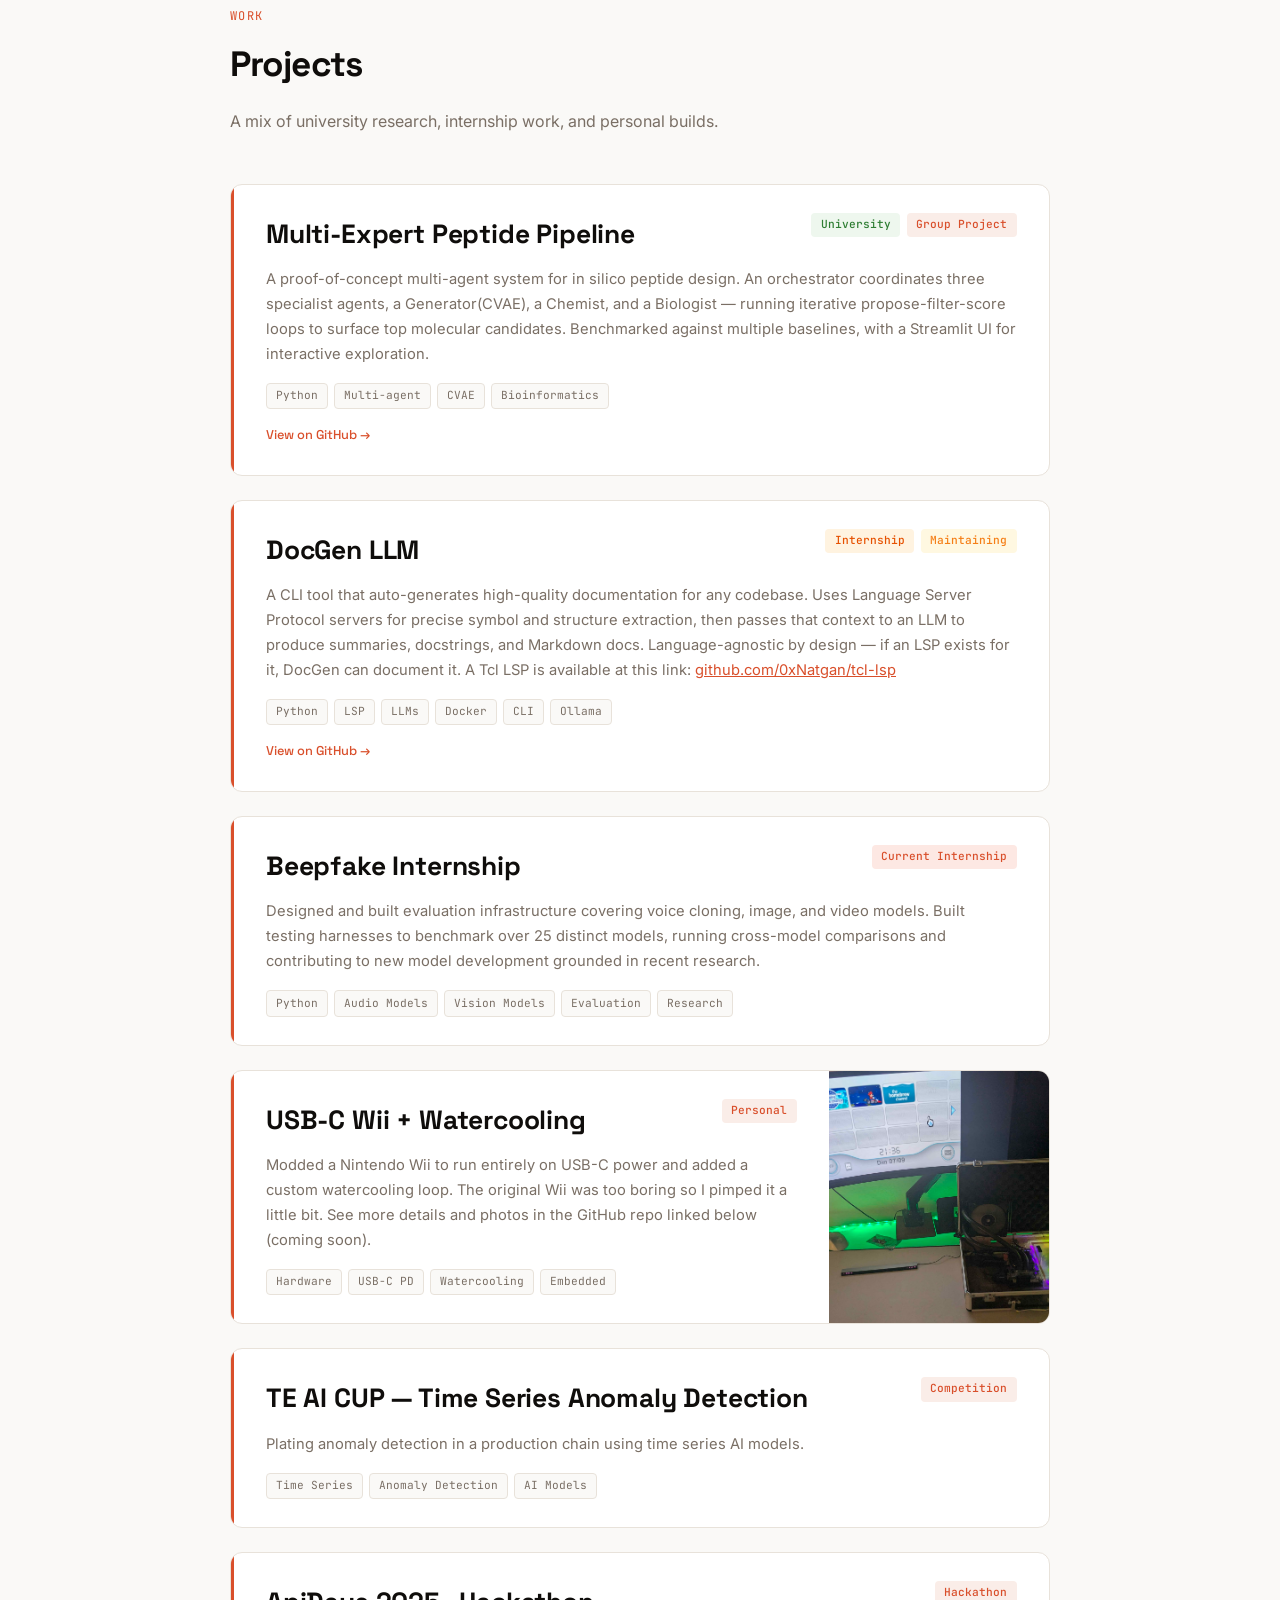
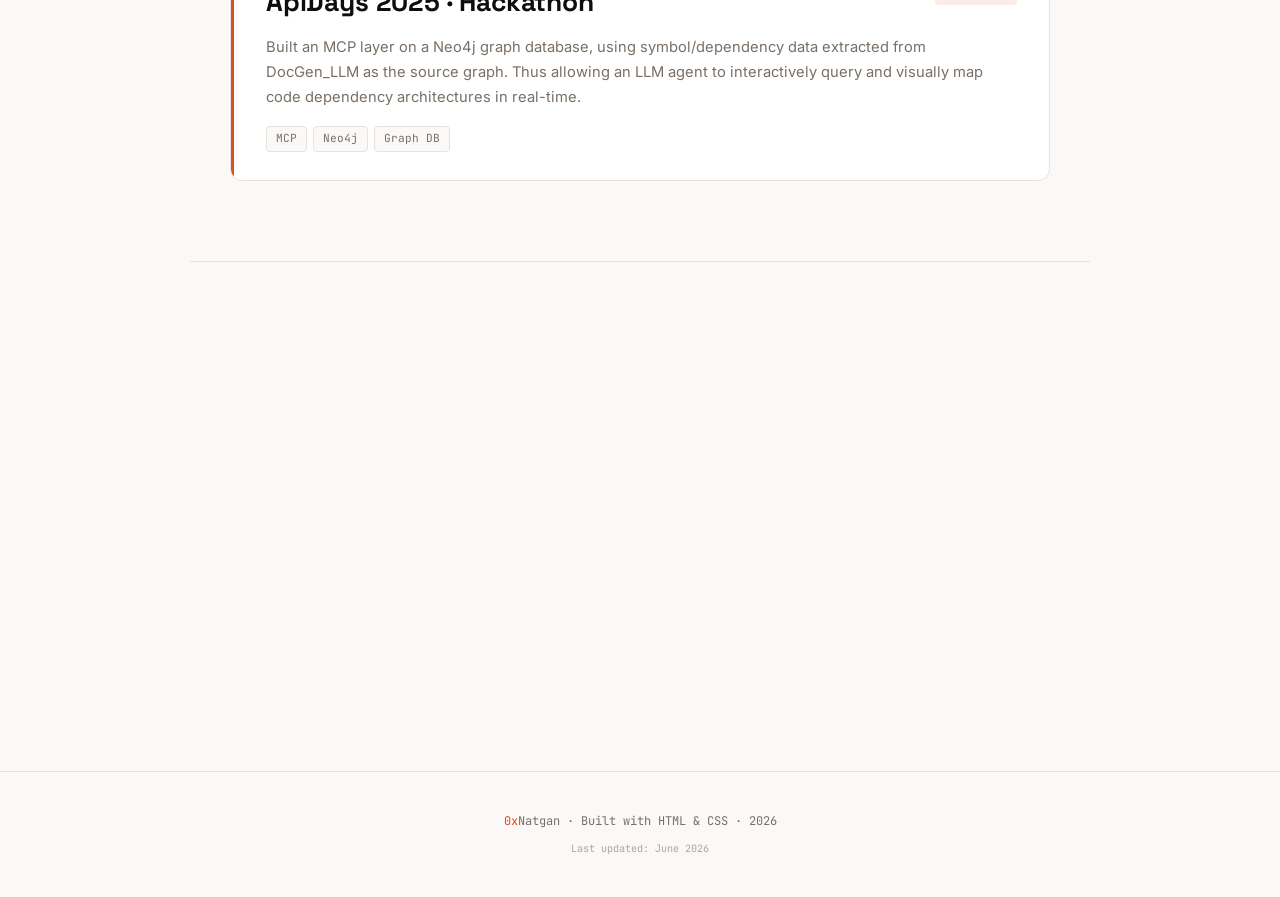
==== commit f24d2fd7: "Update some typos, descriptions missings and little UI changes." ====
--- a/index.html
+++ b/index.html
@@ -37,6 +37,7 @@
 
     html {
       scroll-behavior: smooth;
+      scroll-padding-top: 90px;
     }
 
     body {
@@ -443,7 +444,8 @@
       cursor: pointer;
     }
 
-    .tech-chip:hover, .skill-tag:hover {
+    .tech-chip:hover,
+    .skill-tag:hover {
       color: var(--accent);
       border-color: var(--accent);
       background: #FDE8E3;
@@ -641,9 +643,12 @@
 
   <!-- HERO -->
   <div class="hero">
-    <img src="ressources/photo_cv.jpg" alt="Nathan Fitger" style="width: 88px; height: 88px; border-radius: 50%; object-fit: cover; margin-bottom: 1.5rem; opacity: 0; animation: fadeUp 0.6s ease forwards;">
+    <img src="ressources/photo_cv.jpg" alt="Nathan Fitger"
+      style="width: 128px; height: 128px; border-radius: 50%; object-fit: cover; margin-bottom: 1.5rem; opacity: 0; animation: fadeUp 0.6s ease forwards;">
     <p class="hero-eyebrow">Junior AI Engineer</p>
-    <h1 class="hero-name">Hi, I'm Nathan <span style="font-size: 0.45em; color: var(--muted); font-weight: 400; vertical-align: middle; white-space: nowrap;">— <span class="prefix">0x</span>Natgan</span></h1>
+    <h1 class="hero-name">Hi, I'm Nathan <span
+        style="font-size: 0.45em; color: var(--muted); font-weight: 400; vertical-align: middle; white-space: nowrap;">—
+        <span class="prefix">0x</span>Natgan</span></h1>
     <p class="hero-tagline">
       Building AI models, intelligent pipelines, agentic systems, and the occasional
       hardware mod. Currently at Beepfake (Inria) — available for full-time roles or PhD from November 2026.
@@ -752,7 +757,7 @@
                 </span>
                 <div class="project-badges">
                   <span class="badge badge-internship">Internship</span>
-                  <span class="badge badge-wip">Maintning</span>
+                  <span class="badge badge-wip">Maintaining</span>
                 </div>
               </div>
               <p class="project-desc">
@@ -760,7 +765,7 @@
                 Uses Language Server Protocol servers for precise symbol and structure extraction,
                 then passes that context to an LLM to produce summaries, docstrings, and Markdown docs.
                 Language-agnostic by design — if an LSP exists for it, DocGen can document it.
-                A TCL lsp is available at this link : <span
+                A Tcl LSP is available at this link: <span
                   onclick="event.preventDefault(); window.open('https://github.com/0xNatgan/tcl-lsp', '_blank')"
                   style="color: var(--accent); text-decoration: underline; cursor: pointer;">github.com/0xNatgan/tcl-lsp</span>
               </p>
@@ -792,7 +797,9 @@
                 </div>
               </div>
               <p class="project-desc">
-                Designed and built evaluation infrastructure covering voice cloning, image, and video models — writing harnesses, running cross-model comparisons, and contributing to new model development grounded in recent research.
+                Designed and built evaluation infrastructure covering voice cloning, image, and video models. Built
+                testing harnesses to benchmark over 25 distinct models, running cross-model comparisons and
+                contributing to new model development grounded in recent research.
               </p>
               <div class="project-tech">
                 <span class="tech-chip">Python</span>
@@ -827,7 +834,7 @@
               </div>
               <p class="project-desc">
                 Modded a Nintendo Wii to run entirely on USB-C power and added a custom
-                watercooling loop. The original wii was too boring so i pimped it a little bit.
+                watercooling loop. The original Wii was too boring so I pimped it a little bit.
                 See more details and photos in the GitHub repo linked below (coming soon).
               </p>
               <div class="project-tech">
@@ -885,7 +892,9 @@
                 </div>
               </div>
               <p class="project-desc">
-                Built an MCP layer on a Neo4j graph database, using symbol/dependency data extracted from DocGen_LLM as the source graph.
+                Built an MCP layer on a Neo4j graph database, using symbol/dependency data extracted from DocGen_LLM as
+                the source graph. Thus allowing an LLM agent to interactively query and visually map code dependency
+                architectures in real-time.
               </p>
               <div class="project-tech">
                 <span class="tech-chip">MCP</span>
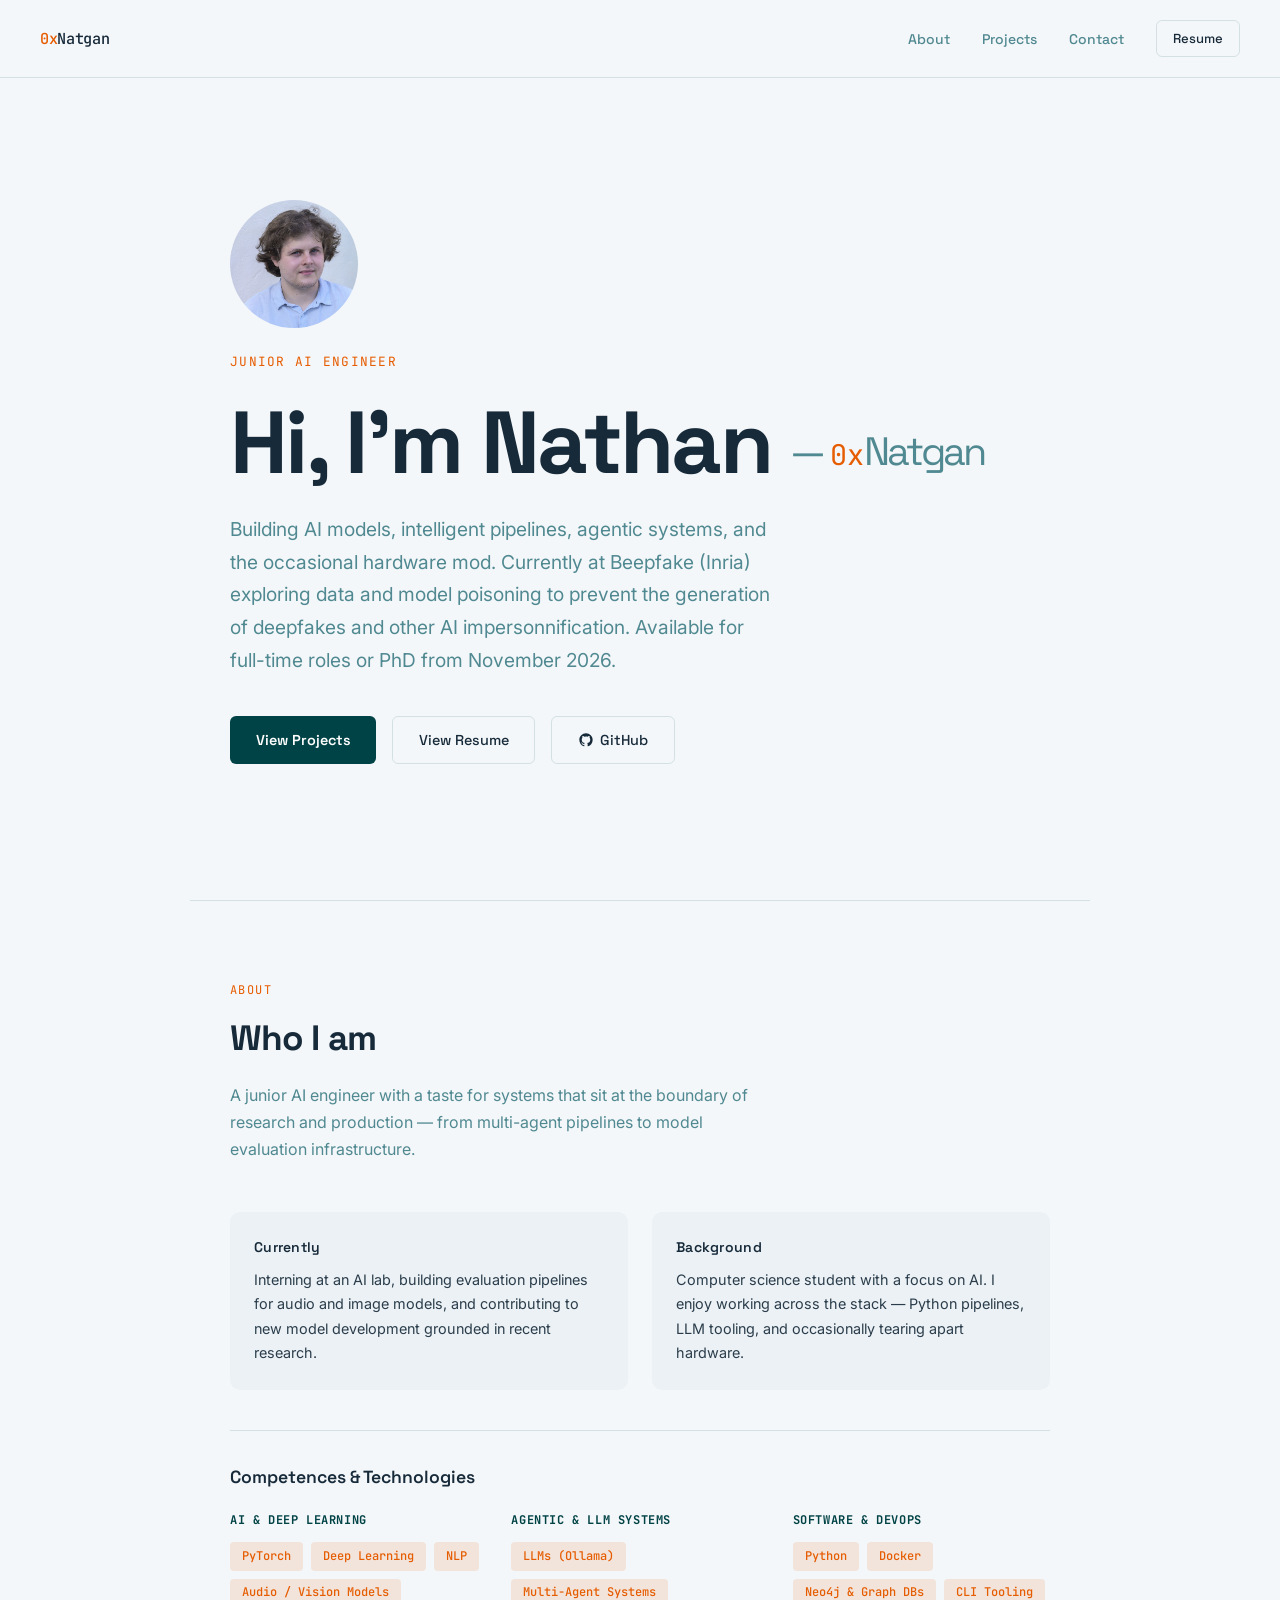
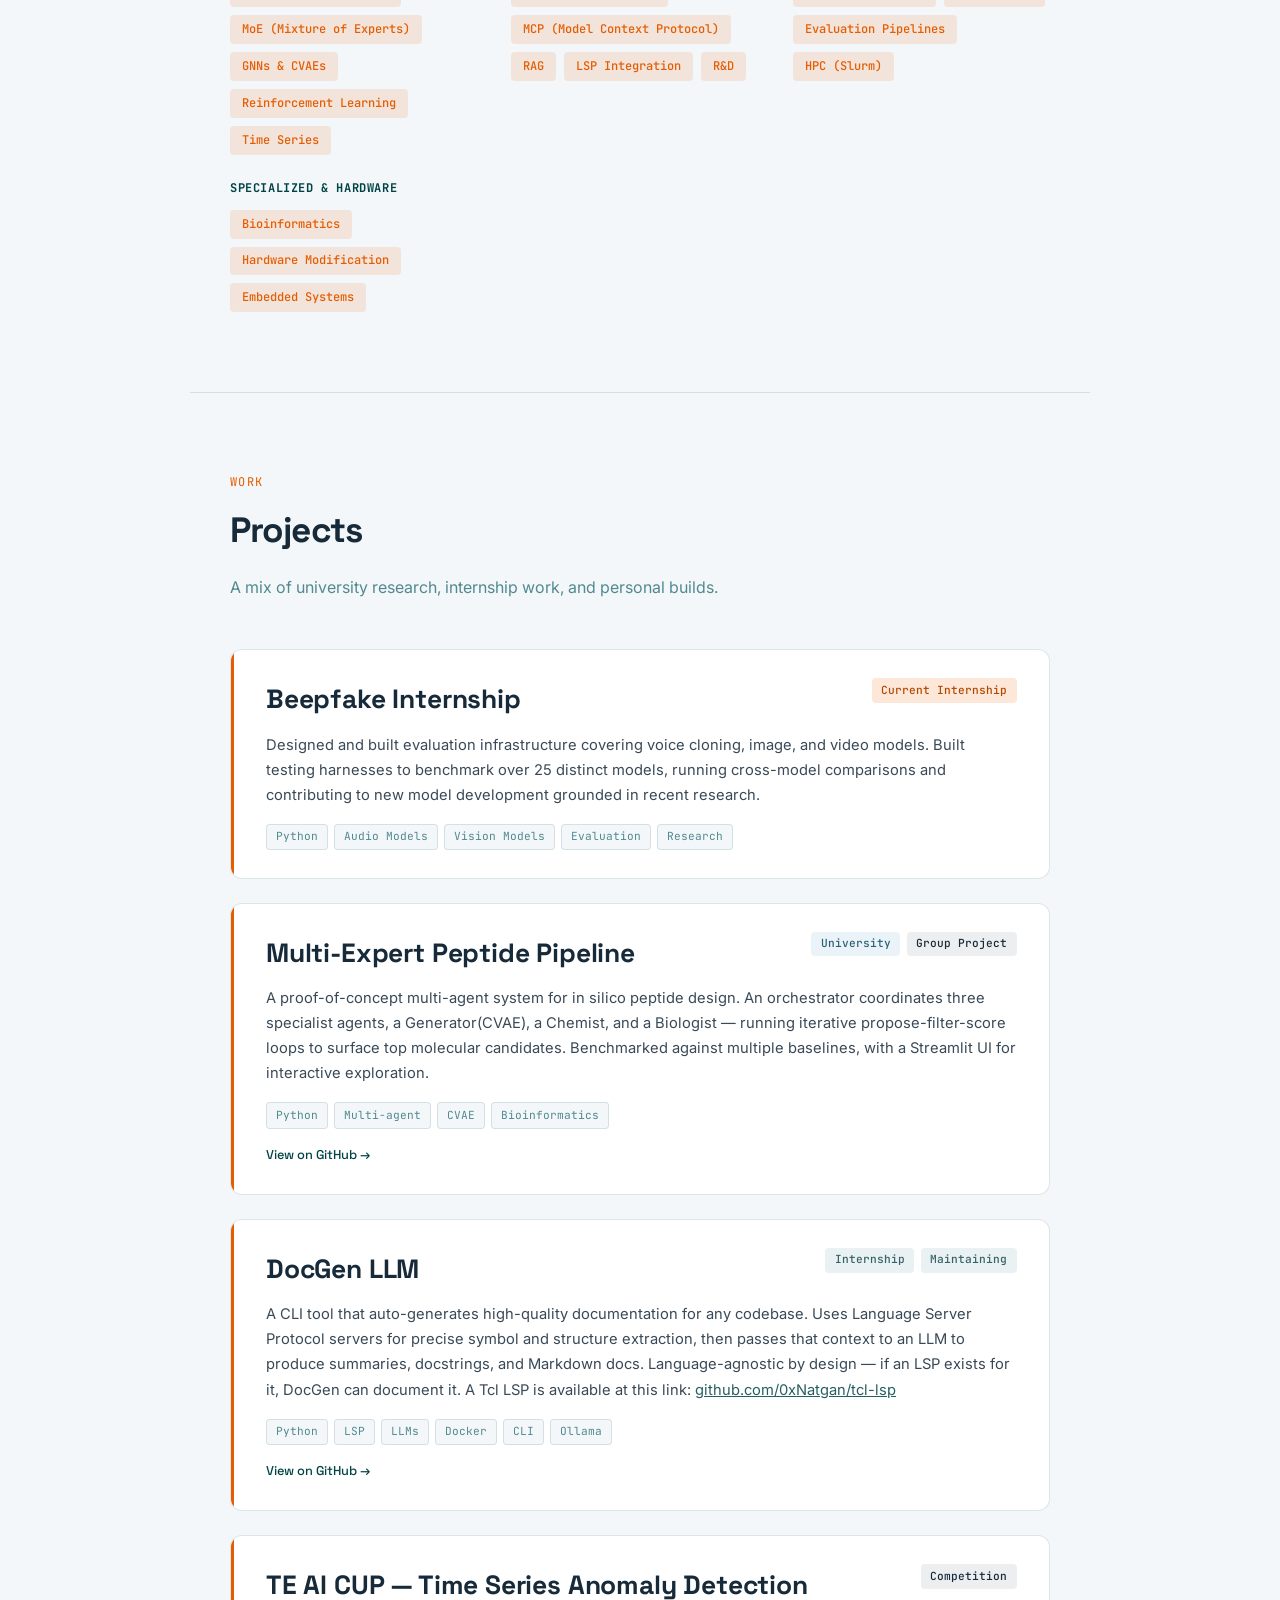
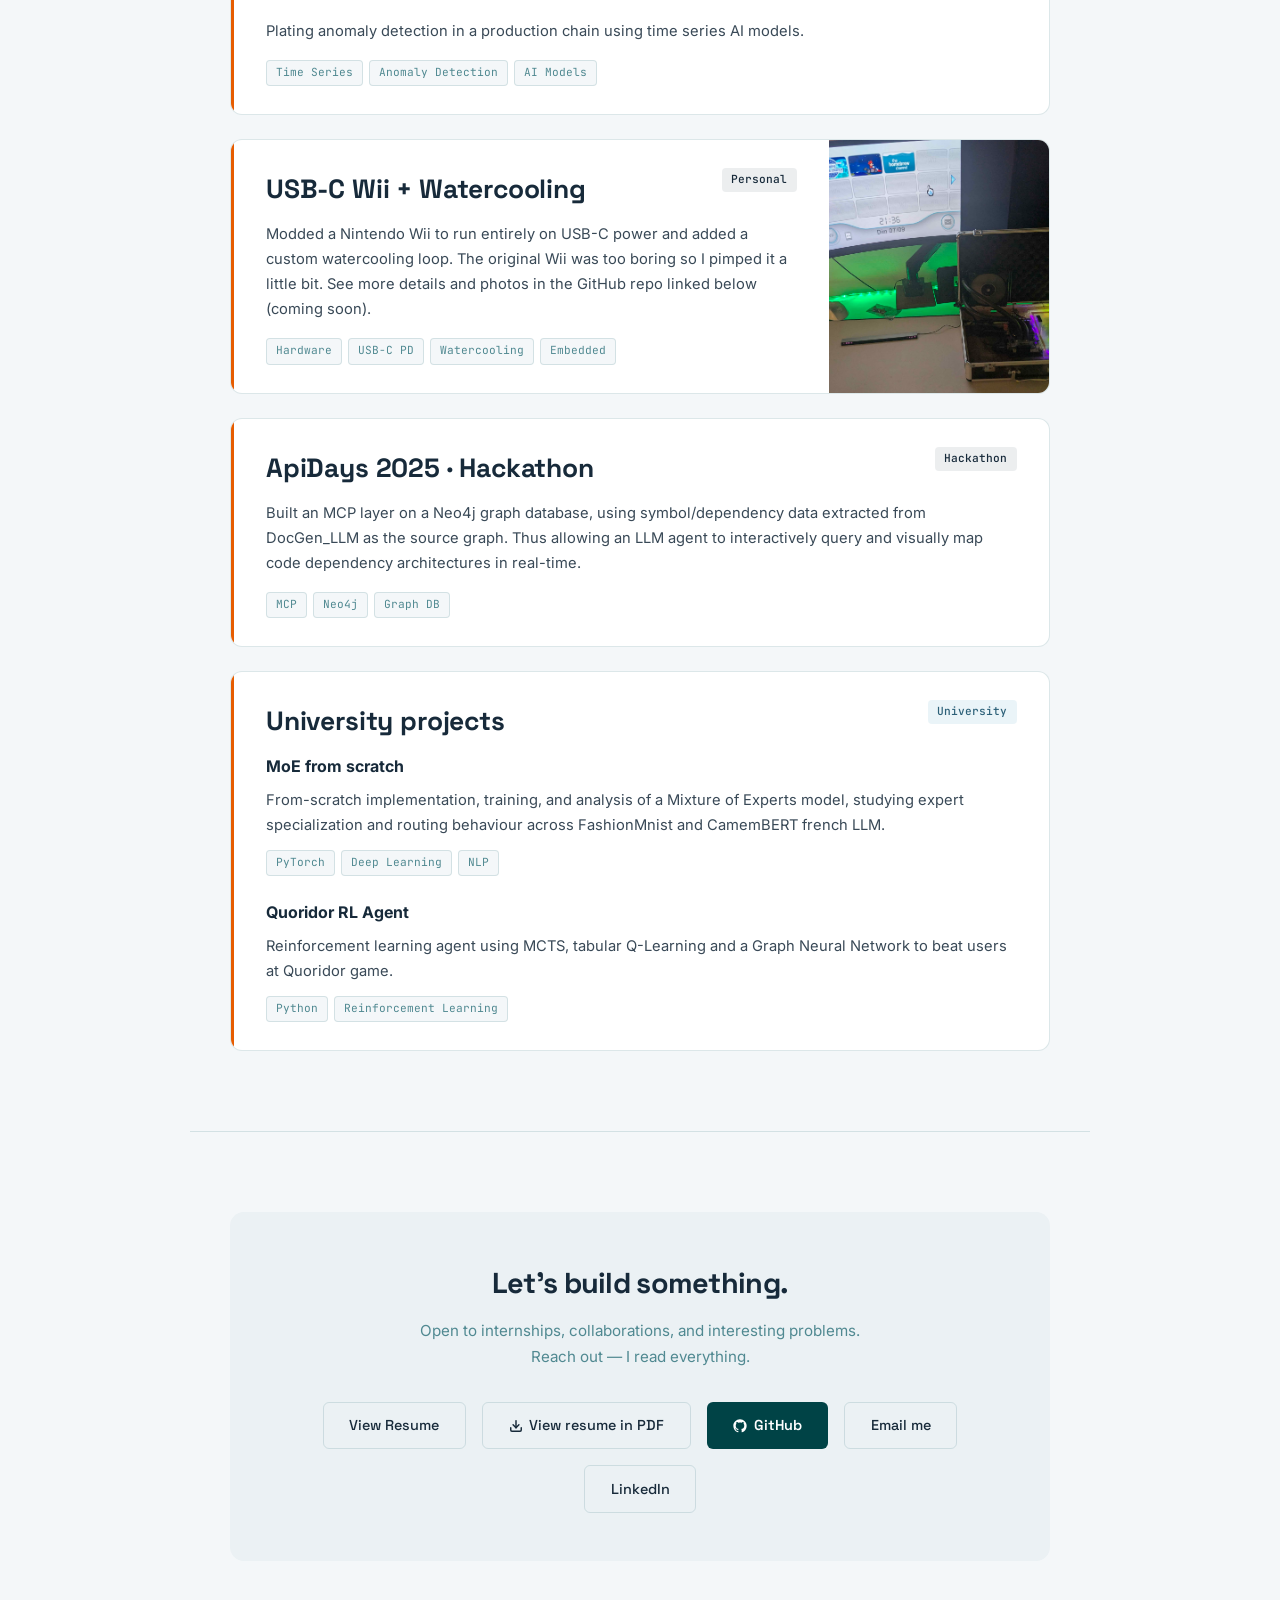
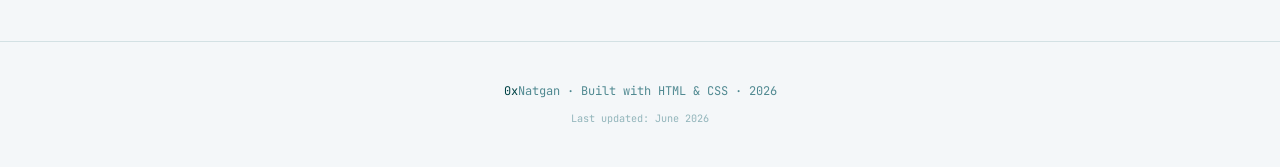
==== commit 0f96e975: "Update color palette and add university + PhilosophIA page" ====
--- a/index.html
+++ b/index.html
@@ -20,16 +20,14 @@
     }
 
     :root {
-      --bg: #FAF9F7;
-      --surface: #F3F0EB;
-      --text: #0F0D0B;
-      --muted: #7A6F65;
-      --accent: #D94F2B;
-      /* vermilion */
-      --accent-2: #E8845C;
-      /* coral — used for gradients & hover */
-      --accent-light: #FAEDE8;
-      --border: #E8E2DA;
+      --bg: #F4F7F9;
+      --surface: #EBF1F4;
+      --text: #172a3a;
+      --muted: #508991;
+      --accent: #004346;
+      --accent-2: #e65c00;
+      --accent-light: rgba(230, 92, 0, 0.12);
+      --border: rgba(80, 137, 145, 0.2);
       --mono: 'JetBrains Mono', monospace;
       --sans: 'Space Grotesk', sans-serif;
       --body: 'Inter', sans-serif;
@@ -59,7 +57,7 @@
       justify-content: space-between;
       align-items: center;
       padding: 1.25rem 2.5rem;
-      background: rgba(250, 249, 247, 0.9);
+      background: rgba(244, 247, 249, 0.9);
       backdrop-filter: blur(12px);
       border-bottom: 1px solid var(--border);
     }
@@ -74,7 +72,7 @@
     }
 
     .nav-logo .prefix {
-      color: var(--accent);
+      color: var(--accent-2);
     }
 
     nav ul {
@@ -94,7 +92,7 @@
     }
 
     nav ul a:hover {
-      color: var(--accent);
+      color: var(--accent-2);
     }
 
     /* ─── HERO ────────────────────────────────────────── */
@@ -111,7 +109,7 @@
     .hero-eyebrow {
       font-family: var(--mono);
       font-size: 0.8rem;
-      color: var(--accent);
+      color: var(--accent-2);
       letter-spacing: 0.1em;
       text-transform: uppercase;
       margin-bottom: 1.5rem;
@@ -133,7 +131,7 @@
     .hero-name .prefix {
       font-family: var(--mono);
       font-weight: 400;
-      color: var(--accent);
+      color: var(--accent-2);
       font-size: 0.72em;
       vertical-align: baseline;
       letter-spacing: -0.01em;
@@ -173,6 +171,7 @@
     .btn-primary {
       background: var(--accent);
       color: #fff;
+      font-weight: 600;
     }
 
     .btn-primary:hover {
@@ -187,8 +186,8 @@
     }
 
     .btn-ghost:hover {
-      border-color: var(--accent);
-      color: var(--accent);
+      border-color: var(--accent-2);
+      color: var(--accent-2);
       transform: translateY(-1px);
     }
 
@@ -202,7 +201,7 @@
     .section-label {
       font-family: var(--mono);
       font-size: 0.75rem;
-      color: var(--accent);
+      color: var(--accent-2);
       letter-spacing: 0.12em;
       text-transform: uppercase;
       margin-bottom: 0.6rem;
@@ -255,7 +254,8 @@
 
     .about-block p {
       font-size: 0.9rem;
-      color: var(--muted);
+      color: var(--text);
+      opacity: 0.9;
       line-height: 1.7;
     }
 
@@ -270,7 +270,7 @@
       font-family: var(--mono);
       font-size: 0.75rem;
       background: var(--accent-light);
-      color: var(--accent);
+      color: var(--accent-2);
       padding: 0.3rem 0.75rem;
       border-radius: 4px;
       font-weight: 500;
@@ -299,8 +299,9 @@
       display: block;
     }
 
-    .project-card:hover {
-      box-shadow: 0 6px 28px rgba(217, 79, 43, 0.10);
+    .project-card:hover,
+    .project-card-nolink:hover {
+      box-shadow: 0 8px 30px rgba(230, 92, 0, 0.15);
       transform: translateY(-2px);
     }
 
@@ -317,7 +318,7 @@
 
     .card-body {
       padding: 1.75rem 2rem;
-      border-left: 3px solid var(--accent);
+      border-left: 3px solid var(--accent-2);
       min-width: 0;
     }
 
@@ -395,33 +396,34 @@
     }
 
     .badge-uni {
-      background: #EEF7EE;
-      color: #2E7D32;
+      background: rgba(116, 179, 206, 0.15);
+      color: #2c6078;
     }
 
     .badge-internship {
-      background: #FFF3E0;
-      color: #E65100;
+      background: rgba(80, 137, 145, 0.12);
+      color: #356268;
     }
 
     .badge-current {
-      background: #FDE8E3;
-      color: var(--accent);
+      background: rgba(230, 92, 0, 0.15);
+      color: #b34700;
     }
 
     .badge-personal {
-      background: var(--accent-light);
-      color: var(--accent);
+      background: rgba(23, 42, 58, 0.08);
+      color: #172a3a;
     }
 
     .badge-wip {
-      background: #FFF8E1;
-      color: #F57F17;
+      background: rgba(80, 137, 145, 0.12);
+      color: #356268;
     }
 
     .project-desc {
       font-size: 0.92rem;
-      color: var(--muted);
+      color: var(--text);
+      opacity: 0.85;
       line-height: 1.7;
       margin-bottom: 1rem;
     }
@@ -446,9 +448,9 @@
 
     .tech-chip:hover,
     .skill-tag:hover {
-      color: var(--accent);
-      border-color: var(--accent);
-      background: #FDE8E3;
+      color: var(--accent-2);
+      border-color: var(--accent-2);
+      background: var(--accent-light);
     }
 
     .project-link {
@@ -651,7 +653,9 @@
         <span class="prefix">0x</span>Natgan</span></h1>
     <p class="hero-tagline">
       Building AI models, intelligent pipelines, agentic systems, and the occasional
-      hardware mod. Currently at Beepfake (Inria) — available for full-time roles or PhD from November 2026.
+      hardware mod. Currently at Beepfake (Inria) exploring data and model poisoning
+      to prevent the generation of deepfakes and other AI impersonnification.
+      Available for full-time roles or PhD from November 2026.
     </p>
     <div class="hero-ctas">
       <a href="#projects" class="btn btn-primary">View Projects</a>
@@ -690,16 +694,63 @@
       </div>
     </div>
 
-    <div class="skills-list reveal">
-      <span class="skill-tag">Python</span>
-      <span class="skill-tag">LLMs</span>
-      <span class="skill-tag">Agentic Pipelines</span>
-      <span class="skill-tag">RAG</span>
-      <span class="skill-tag">LSP</span>
-      <span class="skill-tag">Docker</span>
-      <span class="skill-tag">PyTorch</span>
-      <span class="skill-tag">Evaluation</span>
-      <span class="skill-tag">Audio / Vision Models</span>
+    <div class="skills-container reveal"
+      style="margin-top: 2.5rem; border-top: 1px solid var(--border); padding-top: 2rem;">
+      <h3 style="font-family: var(--sans); font-size: 1.1rem; font-weight: 600; margin-bottom: 1.25rem;">Competences &
+        Technologies</h3>
+      <div style="display: grid; grid-template-columns: repeat(auto-fit, minmax(220px, 1fr)); gap: 1.5rem;">
+        <div>
+          <h4
+            style="font-family: var(--mono); font-size: 0.75rem; color: var(--accent); margin-bottom: 0.75rem; text-transform: uppercase; letter-spacing: 0.05em;">
+            AI & Deep Learning</h4>
+          <div class="skills-list" style="margin-top: 0; display: flex; flex-wrap: wrap; gap: 0.5rem;">
+            <span class="skill-tag">PyTorch</span>
+            <span class="skill-tag">Deep Learning</span>
+            <span class="skill-tag">NLP</span>
+            <span class="skill-tag">Audio / Vision Models</span>
+            <span class="skill-tag">MoE (Mixture of Experts)</span>
+            <span class="skill-tag">GNNs & CVAEs</span>
+            <span class="skill-tag">Reinforcement Learning</span>
+            <span class="skill-tag">Time Series</span>
+          </div>
+        </div>
+        <div>
+          <h4
+            style="font-family: var(--mono); font-size: 0.75rem; color: var(--accent); margin-bottom: 0.75rem; text-transform: uppercase; letter-spacing: 0.05em;">
+            Agentic & LLM Systems</h4>
+          <div class="skills-list" style="margin-top: 0; display: flex; flex-wrap: wrap; gap: 0.5rem;">
+            <span class="skill-tag">LLMs (Ollama)</span>
+            <span class="skill-tag">Multi-Agent Systems</span>
+            <span class="skill-tag">MCP (Model Context Protocol)</span>
+            <span class="skill-tag">RAG</span>
+            <span class="skill-tag">LSP Integration</span>
+            <span class="skill-tag">R&D</span>
+          </div>
+        </div>
+        <div>
+          <h4
+            style="font-family: var(--mono); font-size: 0.75rem; color: var(--accent); margin-bottom: 0.75rem; text-transform: uppercase; letter-spacing: 0.05em;">
+            Software & Devops</h4>
+          <div class="skills-list" style="margin-top: 0; display: flex; flex-wrap: wrap; gap: 0.5rem;">
+            <span class="skill-tag">Python</span>
+            <span class="skill-tag">Docker</span>
+            <span class="skill-tag">Neo4j & Graph DBs</span>
+            <span class="skill-tag">CLI Tooling</span>
+            <span class="skill-tag">Evaluation Pipelines</span>
+            <span class="skill-tag">HPC (Slurm)</span>
+          </div>
+        </div>
+        <div>
+          <h4
+            style="font-family: var(--mono); font-size: 0.75rem; color: var(--accent); margin-bottom: 0.75rem; text-transform: uppercase; letter-spacing: 0.05em;">
+            Specialized & Hardware</h4>
+          <div class="skills-list" style="margin-top: 0; display: flex; flex-wrap: wrap; gap: 0.5rem;">
+            <span class="skill-tag">Bioinformatics</span>
+            <span class="skill-tag">Hardware Modification</span>
+            <span class="skill-tag">Embedded Systems</span>
+          </div>
+        </div>
+      </div>
     </div>
   </section>
 
@@ -712,6 +763,37 @@
     <p class="section-lead reveal">A mix of university research, internship work, and personal builds.</p>
 
     <div class="projects-list">
+
+      <!-- ③ Beepfake Internship — no image, no link -->
+      <div class="reveal">
+        <div class="project-card-nolink">
+          <div class="card-inner no-image">
+            <div class="card-body">
+              <div class="project-header">
+                <span class="project-name">
+                  <h2>Beepfake Internship</h2>
+                </span>
+                <div class="project-badges">
+                  <span class="badge badge-current">Current Internship</span>
+                </div>
+              </div>
+              <p class="project-desc">
+                Designed and built evaluation infrastructure covering voice cloning, image, and video models. Built
+                testing harnesses to benchmark over 25 distinct models, running cross-model comparisons and
+                contributing to new model development grounded in recent research.
+              </p>
+              <div class="project-tech">
+                <span class="tech-chip">Python</span>
+                <span class="tech-chip">Audio Models</span>
+                <span class="tech-chip">Vision Models</span>
+                <span class="tech-chip">Evaluation</span>
+                <span class="tech-chip">Research</span>
+              </div>
+            </div>
+          </div>
+        </div>
+      </div>
+
 
       <!-- ① Multi-Expert Peptide Pipeline — no image yet -->
       <div class="reveal">
@@ -783,30 +865,26 @@
         </a>
       </div>
 
-      <!-- ③ Beepfake Internship — no image, no link -->
+      <!-- ⑤ TE AI CUP -->
       <div class="reveal">
         <div class="project-card-nolink">
           <div class="card-inner no-image">
             <div class="card-body">
               <div class="project-header">
                 <span class="project-name">
-                  <h2>Beepfake Internship</h2>
+                  <h2>TE AI CUP — Time Series Anomaly Detection</h2>
                 </span>
                 <div class="project-badges">
-                  <span class="badge badge-current">Current Internship</span>
+                  <span class="badge badge-personal">Competition</span>
                 </div>
               </div>
               <p class="project-desc">
-                Designed and built evaluation infrastructure covering voice cloning, image, and video models. Built
-                testing harnesses to benchmark over 25 distinct models, running cross-model comparisons and
-                contributing to new model development grounded in recent research.
+                Plating anomaly detection in a production chain using time series AI models.
               </p>
               <div class="project-tech">
-                <span class="tech-chip">Python</span>
-                <span class="tech-chip">Audio Models</span>
-                <span class="tech-chip">Vision Models</span>
-                <span class="tech-chip">Evaluation</span>
-                <span class="tech-chip">Research</span>
+                <span class="tech-chip">Time Series</span>
+                <span class="tech-chip">Anomaly Detection</span>
+                <span class="tech-chip">AI Models</span>
               </div>
             </div>
           </div>
@@ -852,32 +930,6 @@
         </div>
       </div>
 
-      <!-- ⑤ TE AI CUP -->
-      <div class="reveal">
-        <div class="project-card-nolink">
-          <div class="card-inner no-image">
-            <div class="card-body">
-              <div class="project-header">
-                <span class="project-name">
-                  <h2>TE AI CUP — Time Series Anomaly Detection</h2>
-                </span>
-                <div class="project-badges">
-                  <span class="badge badge-personal">Competition</span>
-                </div>
-              </div>
-              <p class="project-desc">
-                Plating anomaly detection in a production chain using time series AI models.
-              </p>
-              <div class="project-tech">
-                <span class="tech-chip">Time Series</span>
-                <span class="tech-chip">Anomaly Detection</span>
-                <span class="tech-chip">AI Models</span>
-              </div>
-            </div>
-          </div>
-        </div>
-      </div>
-
       <!-- ⑥ ApiDays Hackathon -->
       <div class="reveal">
         <div class="project-card-nolink">
@@ -906,6 +958,51 @@
         </div>
       </div>
 
+      <!-- ⑦ University projects -->
+      <div class="reveal">
+        <div class="project-card-nolink">
+          <div class="card-inner no-image">
+            <div class="card-body">
+              <div class="project-header">
+                <span class="project-name">
+                  <h2>University projects</h2>
+                </span>
+                <div class="project-badges">
+                  <span class="badge badge-uni">University</span>
+                </div>
+              </div>
+
+              <div style="margin-bottom: 1.5rem;">
+                <h3 style="font-size: 1rem; margin-bottom: 0.5rem;">MoE from scratch</h3>
+                <p class="project-desc" style="margin-bottom: 0.75rem;">
+                  From-scratch implementation, training, and analysis of a Mixture of Experts model,
+                  studying expert specialization and routing behaviour across FashionMnist and CamemBERT french LLM.
+                </p>
+                <div class="project-tech">
+                  <span class="tech-chip">PyTorch</span>
+                  <span class="tech-chip">Deep Learning</span>
+                  <span class="tech-chip">NLP</span>
+                </div>
+              </div>
+
+              <div>
+                <h3 style="font-size: 1rem; margin-bottom: 0.5rem;">Quoridor RL Agent</h3>
+                <p class="project-desc" style="margin-bottom: 0.75rem;">
+                  Reinforcement learning agent using MCTS, tabular Q-Learning and a Graph Neural Network to beat users
+                  at
+                  Quoridor game.
+                </p>
+                <div class="project-tech">
+                  <span class="tech-chip">Python</span>
+                  <span class="tech-chip">Reinforcement Learning</span>
+                </div>
+              </div>
+
+            </div>
+          </div>
+        </div>
+      </div>
+    </div>
     </div>
   </section>
 
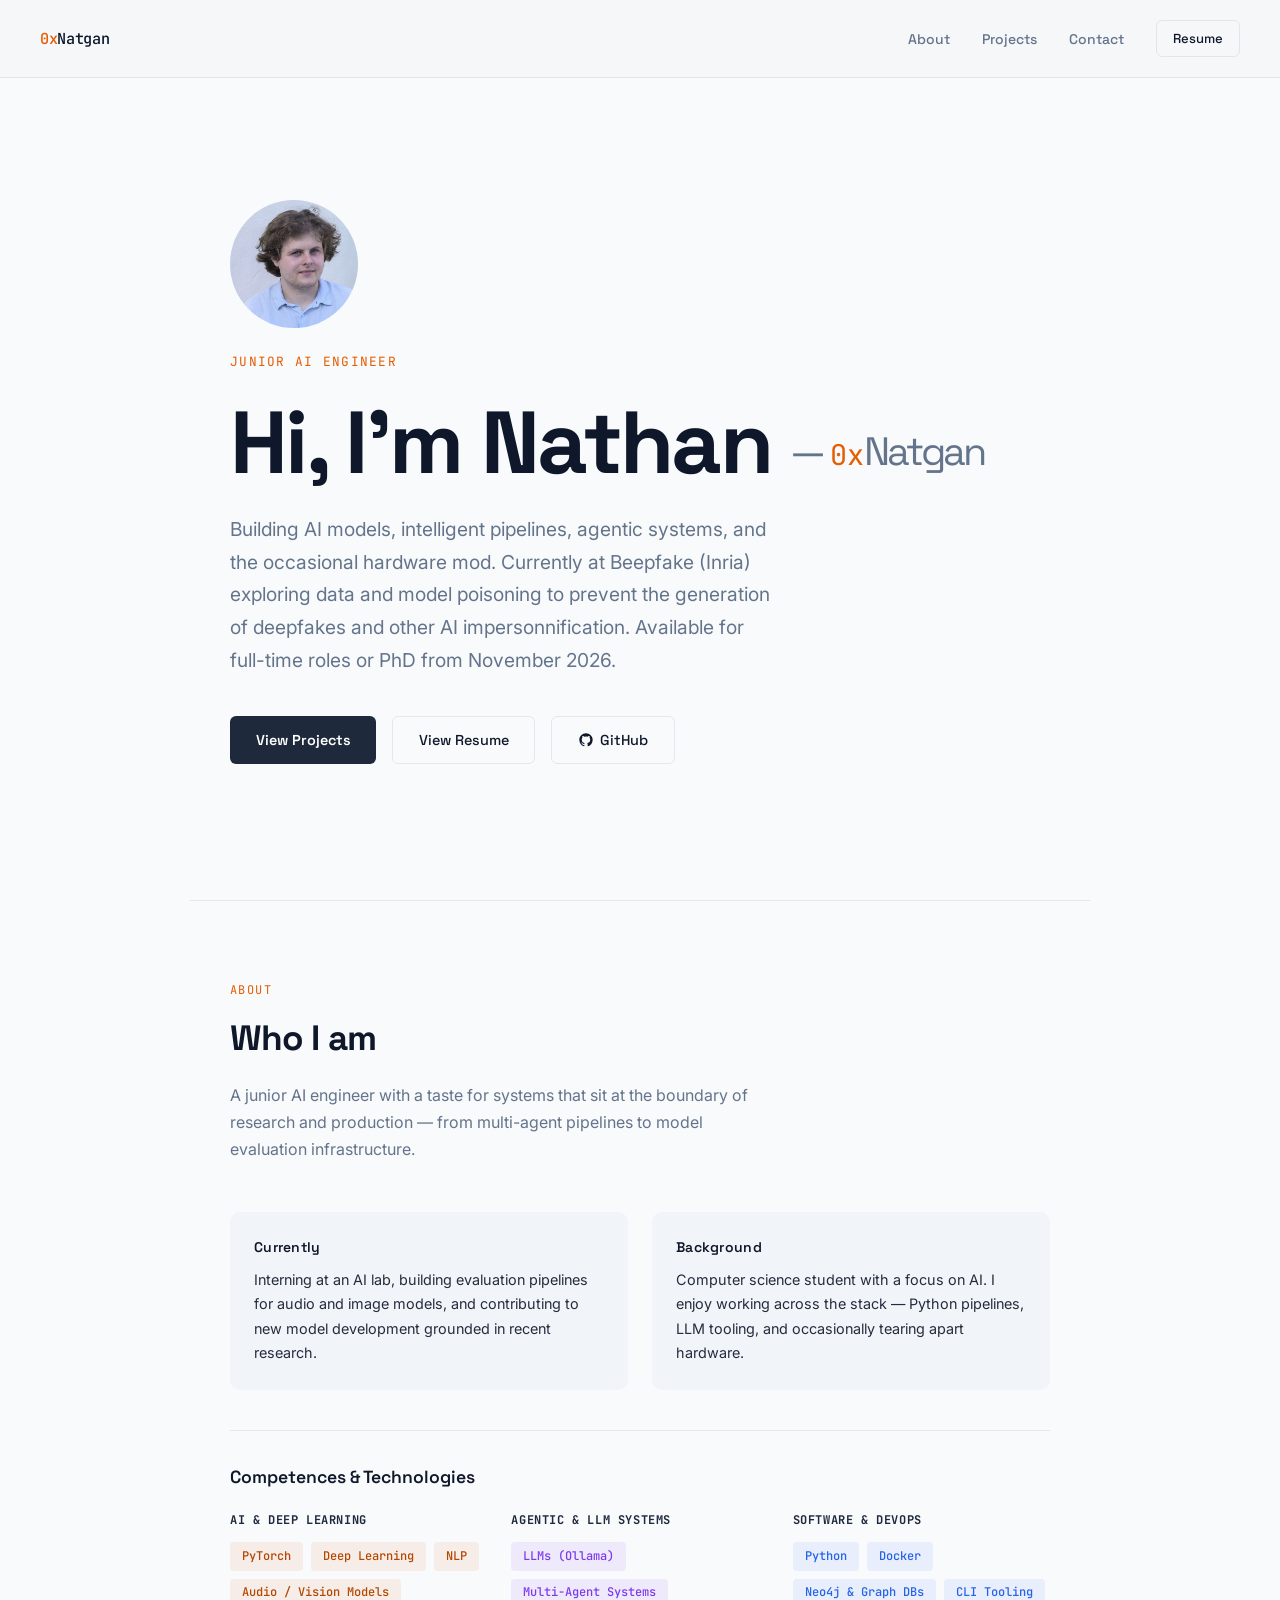
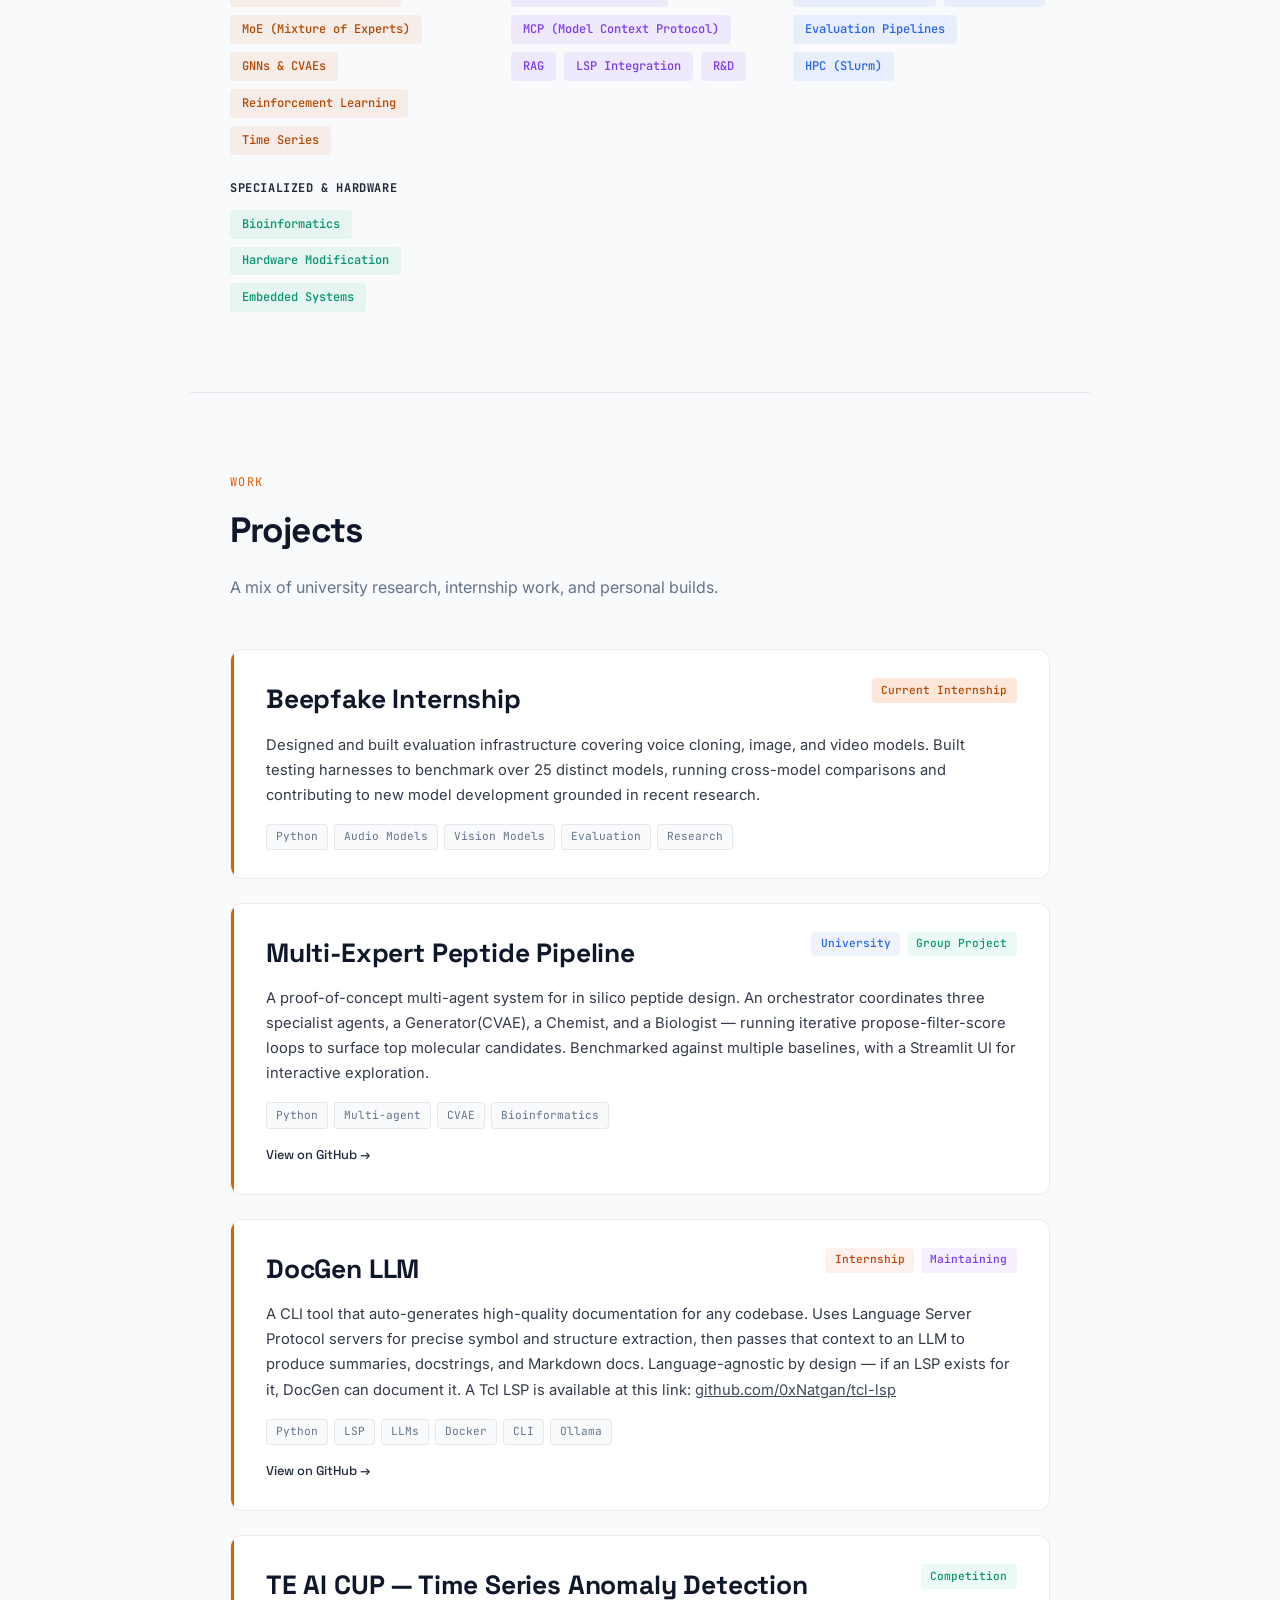
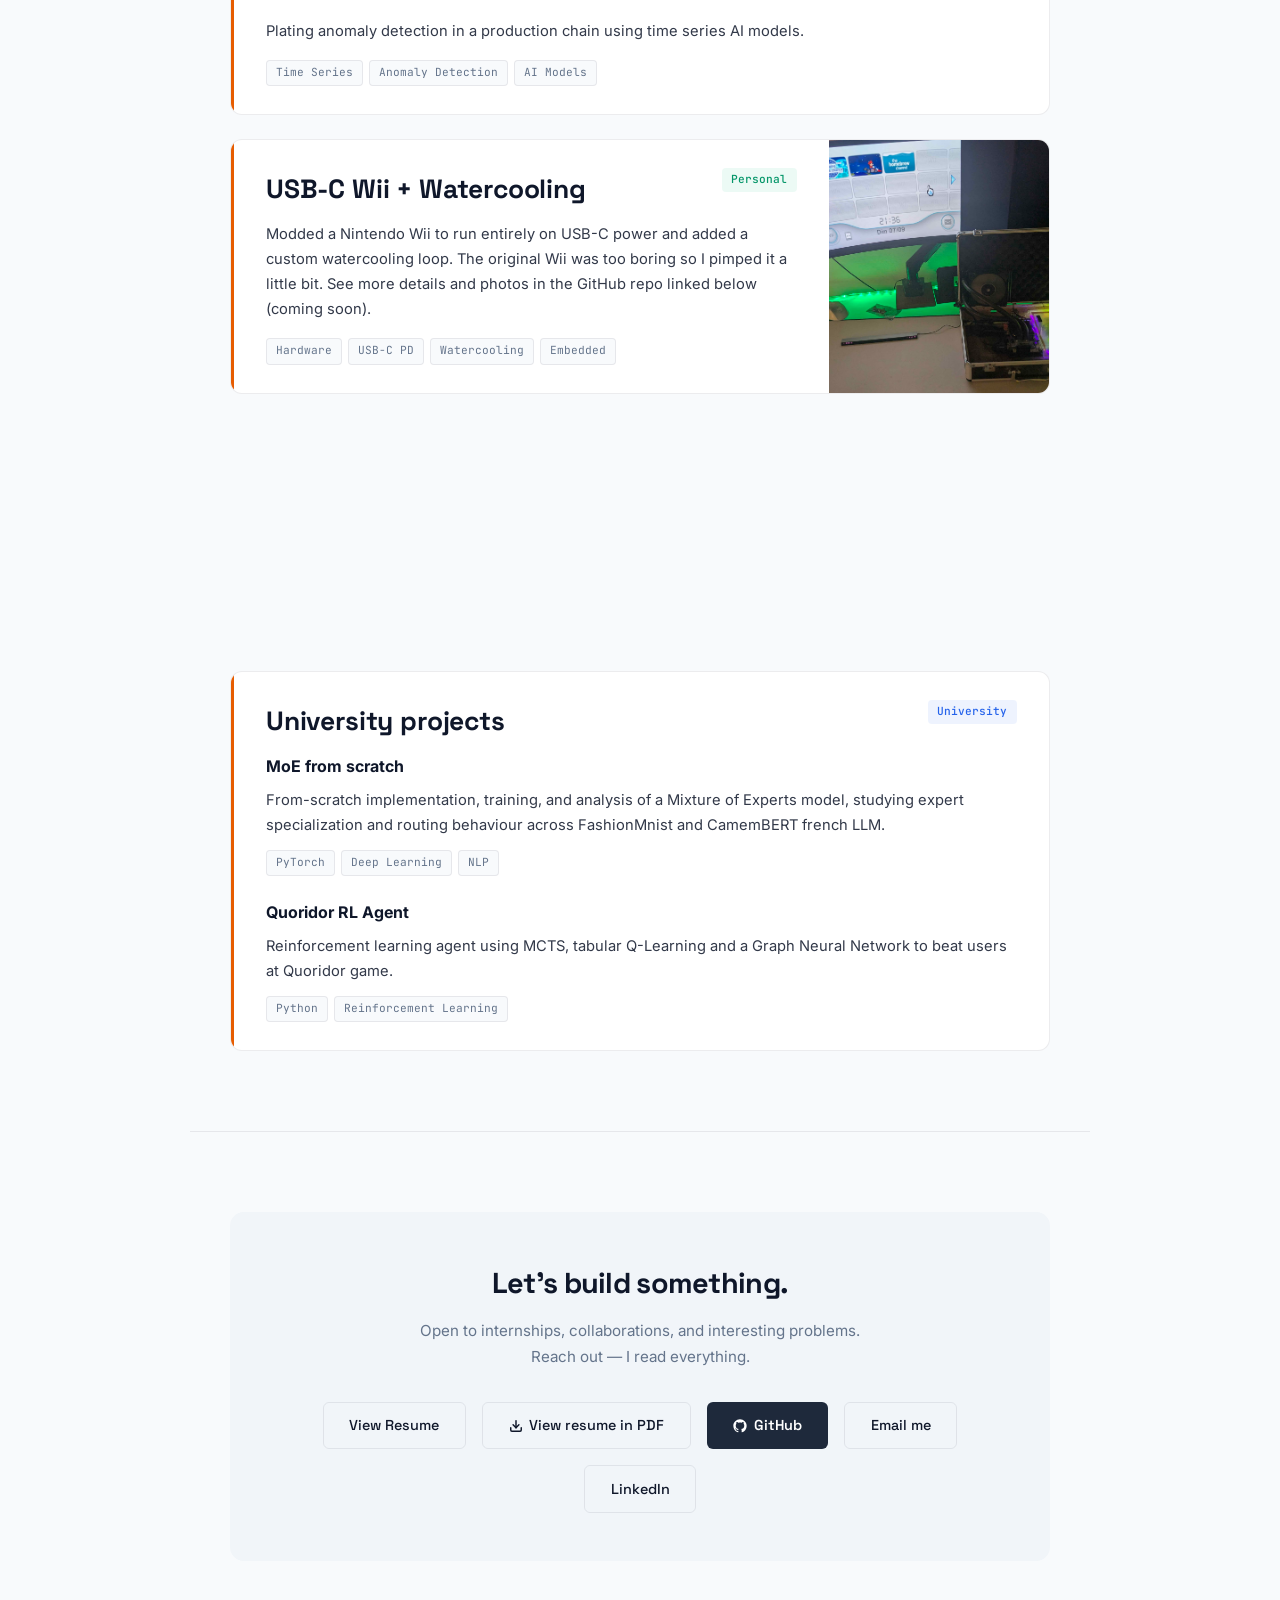
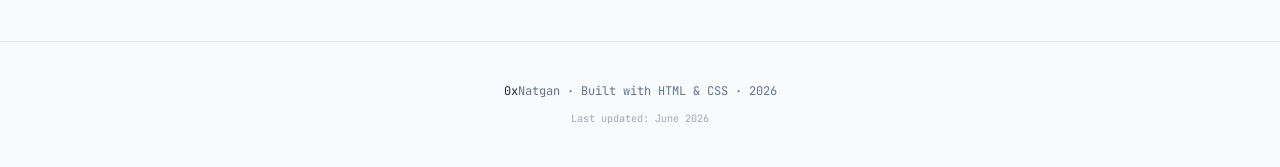
==== commit 420a62be: "Reupdatecolors" ====
--- a/index.html
+++ b/index.html
@@ -20,14 +20,14 @@
     }
 
     :root {
-      --bg: #F4F7F9;
-      --surface: #EBF1F4;
-      --text: #172a3a;
-      --muted: #508991;
-      --accent: #004346;
+      --bg: #F8FAFC;
+      --surface: #F1F5F9;
+      --text: #0F172A;
+      --muted: #64748B;
+      --accent: #1E293B;
       --accent-2: #e65c00;
       --accent-light: rgba(230, 92, 0, 0.12);
-      --border: rgba(80, 137, 145, 0.2);
+      --border: rgba(15, 23, 42, 0.08);
       --mono: 'JetBrains Mono', monospace;
       --sans: 'Space Grotesk', sans-serif;
       --body: 'Inter', sans-serif;
@@ -269,11 +269,31 @@
     .skill-tag {
       font-family: var(--mono);
       font-size: 0.75rem;
-      background: var(--accent-light);
-      color: var(--accent-2);
       padding: 0.3rem 0.75rem;
       border-radius: 4px;
       font-weight: 500;
+      transition: all 0.2s ease;
+      cursor: pointer;
+    }
+
+    .skill-tag-orange {
+      background: rgba(230, 92, 0, 0.08);
+      color: #b34700;
+    }
+
+    .skill-tag-purple {
+      background: rgba(124, 58, 237, 0.08);
+      color: #7c3aed;
+    }
+
+    .skill-tag-blue {
+      background: rgba(37, 99, 235, 0.08);
+      color: #2563eb;
+    }
+
+    .skill-tag-green {
+      background: rgba(16, 185, 129, 0.08);
+      color: #059669;
     }
 
     /* ─── PROJECT CARDS ───────────────────────────────── */
@@ -396,13 +416,13 @@
     }
 
     .badge-uni {
-      background: rgba(116, 179, 206, 0.15);
-      color: #2c6078;
+      background: rgba(37, 99, 235, 0.08);
+      color: #2563eb;
     }
 
     .badge-internship {
-      background: rgba(80, 137, 145, 0.12);
-      color: #356268;
+      background: rgba(230, 92, 0, 0.08);
+      color: #c2410c;
     }
 
     .badge-current {
@@ -411,13 +431,13 @@
     }
 
     .badge-personal {
-      background: rgba(23, 42, 58, 0.08);
-      color: #172a3a;
+      background: rgba(16, 185, 129, 0.08);
+      color: #059669;
     }
 
     .badge-wip {
-      background: rgba(80, 137, 145, 0.12);
-      color: #356268;
+      background: rgba(124, 58, 237, 0.08);
+      color: #7c3aed;
     }
 
     .project-desc {
@@ -446,11 +466,15 @@
       cursor: pointer;
     }
 
-    .tech-chip:hover,
-    .skill-tag:hover {
+    .tech-chip:hover {
       color: var(--accent-2);
       border-color: var(--accent-2);
       background: var(--accent-light);
+    }
+
+    .skill-tag:hover {
+      transform: translateY(-1px);
+      filter: brightness(0.95);
     }
 
     .project-link {
@@ -704,14 +728,14 @@
             style="font-family: var(--mono); font-size: 0.75rem; color: var(--accent); margin-bottom: 0.75rem; text-transform: uppercase; letter-spacing: 0.05em;">
             AI & Deep Learning</h4>
           <div class="skills-list" style="margin-top: 0; display: flex; flex-wrap: wrap; gap: 0.5rem;">
-            <span class="skill-tag">PyTorch</span>
-            <span class="skill-tag">Deep Learning</span>
-            <span class="skill-tag">NLP</span>
-            <span class="skill-tag">Audio / Vision Models</span>
-            <span class="skill-tag">MoE (Mixture of Experts)</span>
-            <span class="skill-tag">GNNs & CVAEs</span>
-            <span class="skill-tag">Reinforcement Learning</span>
-            <span class="skill-tag">Time Series</span>
+            <span class="skill-tag skill-tag-orange">PyTorch</span>
+            <span class="skill-tag skill-tag-orange">Deep Learning</span>
+            <span class="skill-tag skill-tag-orange">NLP</span>
+            <span class="skill-tag skill-tag-orange">Audio / Vision Models</span>
+            <span class="skill-tag skill-tag-orange">MoE (Mixture of Experts)</span>
+            <span class="skill-tag skill-tag-orange">GNNs & CVAEs</span>
+            <span class="skill-tag skill-tag-orange">Reinforcement Learning</span>
+            <span class="skill-tag skill-tag-orange">Time Series</span>
           </div>
         </div>
         <div>
@@ -719,12 +743,12 @@
             style="font-family: var(--mono); font-size: 0.75rem; color: var(--accent); margin-bottom: 0.75rem; text-transform: uppercase; letter-spacing: 0.05em;">
             Agentic & LLM Systems</h4>
           <div class="skills-list" style="margin-top: 0; display: flex; flex-wrap: wrap; gap: 0.5rem;">
-            <span class="skill-tag">LLMs (Ollama)</span>
-            <span class="skill-tag">Multi-Agent Systems</span>
-            <span class="skill-tag">MCP (Model Context Protocol)</span>
-            <span class="skill-tag">RAG</span>
-            <span class="skill-tag">LSP Integration</span>
-            <span class="skill-tag">R&D</span>
+            <span class="skill-tag skill-tag-purple">LLMs (Ollama)</span>
+            <span class="skill-tag skill-tag-purple">Multi-Agent Systems</span>
+            <span class="skill-tag skill-tag-purple">MCP (Model Context Protocol)</span>
+            <span class="skill-tag skill-tag-purple">RAG</span>
+            <span class="skill-tag skill-tag-purple">LSP Integration</span>
+            <span class="skill-tag skill-tag-purple">R&D</span>
           </div>
         </div>
         <div>
@@ -732,12 +756,12 @@
             style="font-family: var(--mono); font-size: 0.75rem; color: var(--accent); margin-bottom: 0.75rem; text-transform: uppercase; letter-spacing: 0.05em;">
             Software & Devops</h4>
           <div class="skills-list" style="margin-top: 0; display: flex; flex-wrap: wrap; gap: 0.5rem;">
-            <span class="skill-tag">Python</span>
-            <span class="skill-tag">Docker</span>
-            <span class="skill-tag">Neo4j & Graph DBs</span>
-            <span class="skill-tag">CLI Tooling</span>
-            <span class="skill-tag">Evaluation Pipelines</span>
-            <span class="skill-tag">HPC (Slurm)</span>
+            <span class="skill-tag skill-tag-blue">Python</span>
+            <span class="skill-tag skill-tag-blue">Docker</span>
+            <span class="skill-tag skill-tag-blue">Neo4j & Graph DBs</span>
+            <span class="skill-tag skill-tag-blue">CLI Tooling</span>
+            <span class="skill-tag skill-tag-blue">Evaluation Pipelines</span>
+            <span class="skill-tag skill-tag-blue">HPC (Slurm)</span>
           </div>
         </div>
         <div>
@@ -745,9 +769,9 @@
             style="font-family: var(--mono); font-size: 0.75rem; color: var(--accent); margin-bottom: 0.75rem; text-transform: uppercase; letter-spacing: 0.05em;">
             Specialized & Hardware</h4>
           <div class="skills-list" style="margin-top: 0; display: flex; flex-wrap: wrap; gap: 0.5rem;">
-            <span class="skill-tag">Bioinformatics</span>
-            <span class="skill-tag">Hardware Modification</span>
-            <span class="skill-tag">Embedded Systems</span>
+            <span class="skill-tag skill-tag-green">Bioinformatics</span>
+            <span class="skill-tag skill-tag-green">Hardware Modification</span>
+            <span class="skill-tag skill-tag-green">Embedded Systems</span>
           </div>
         </div>
       </div>
